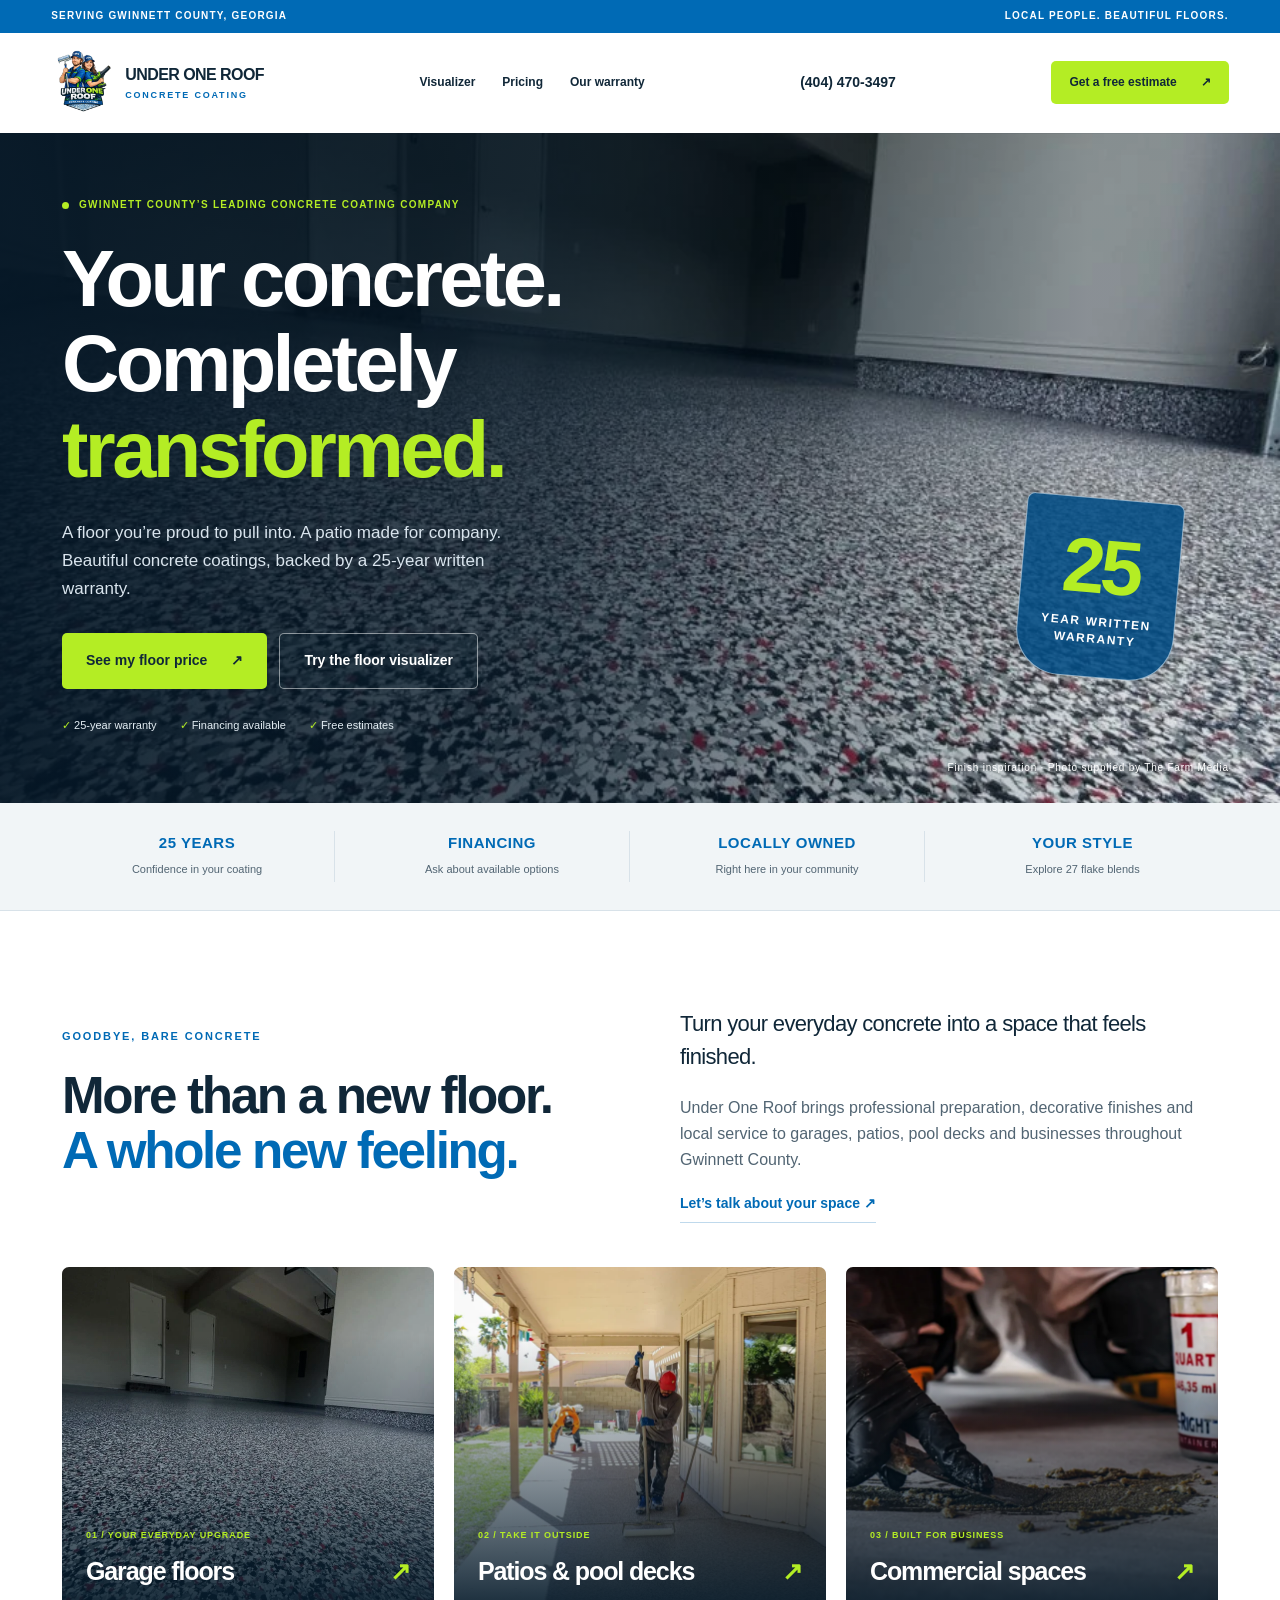
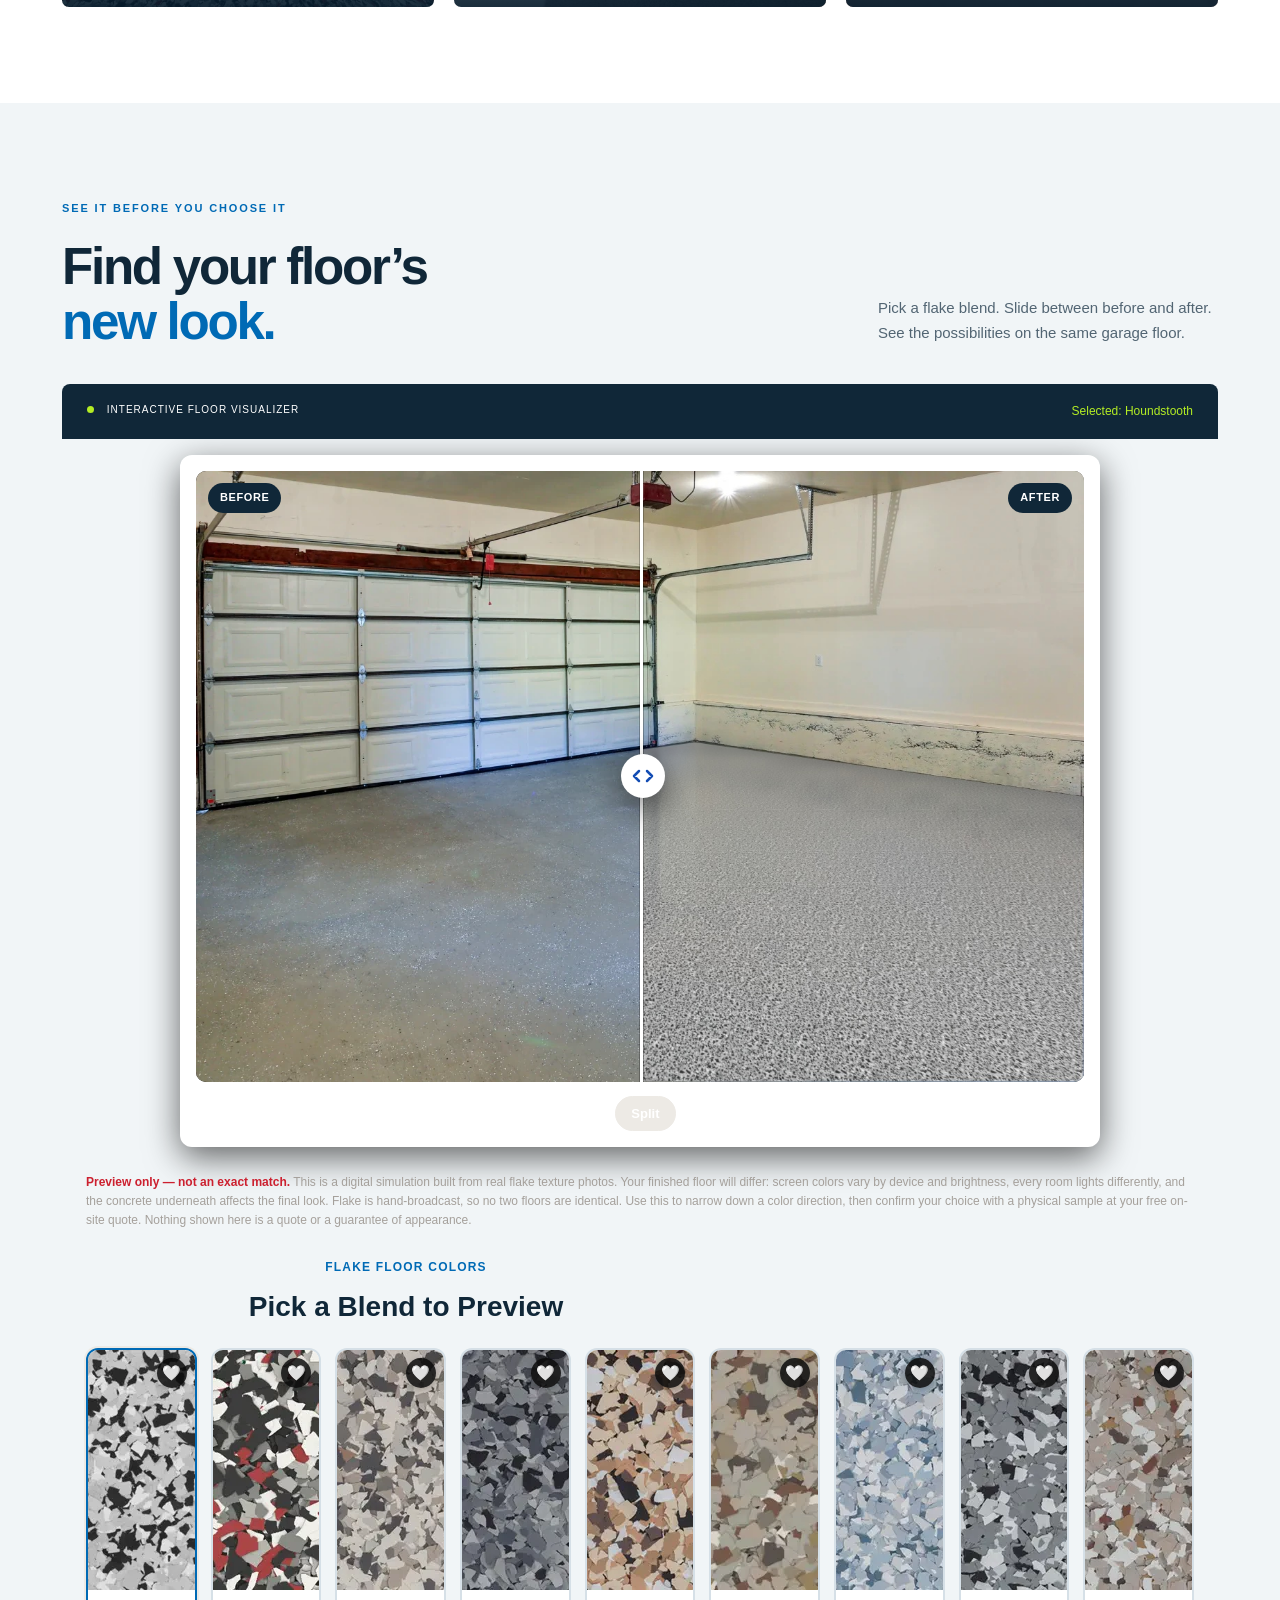
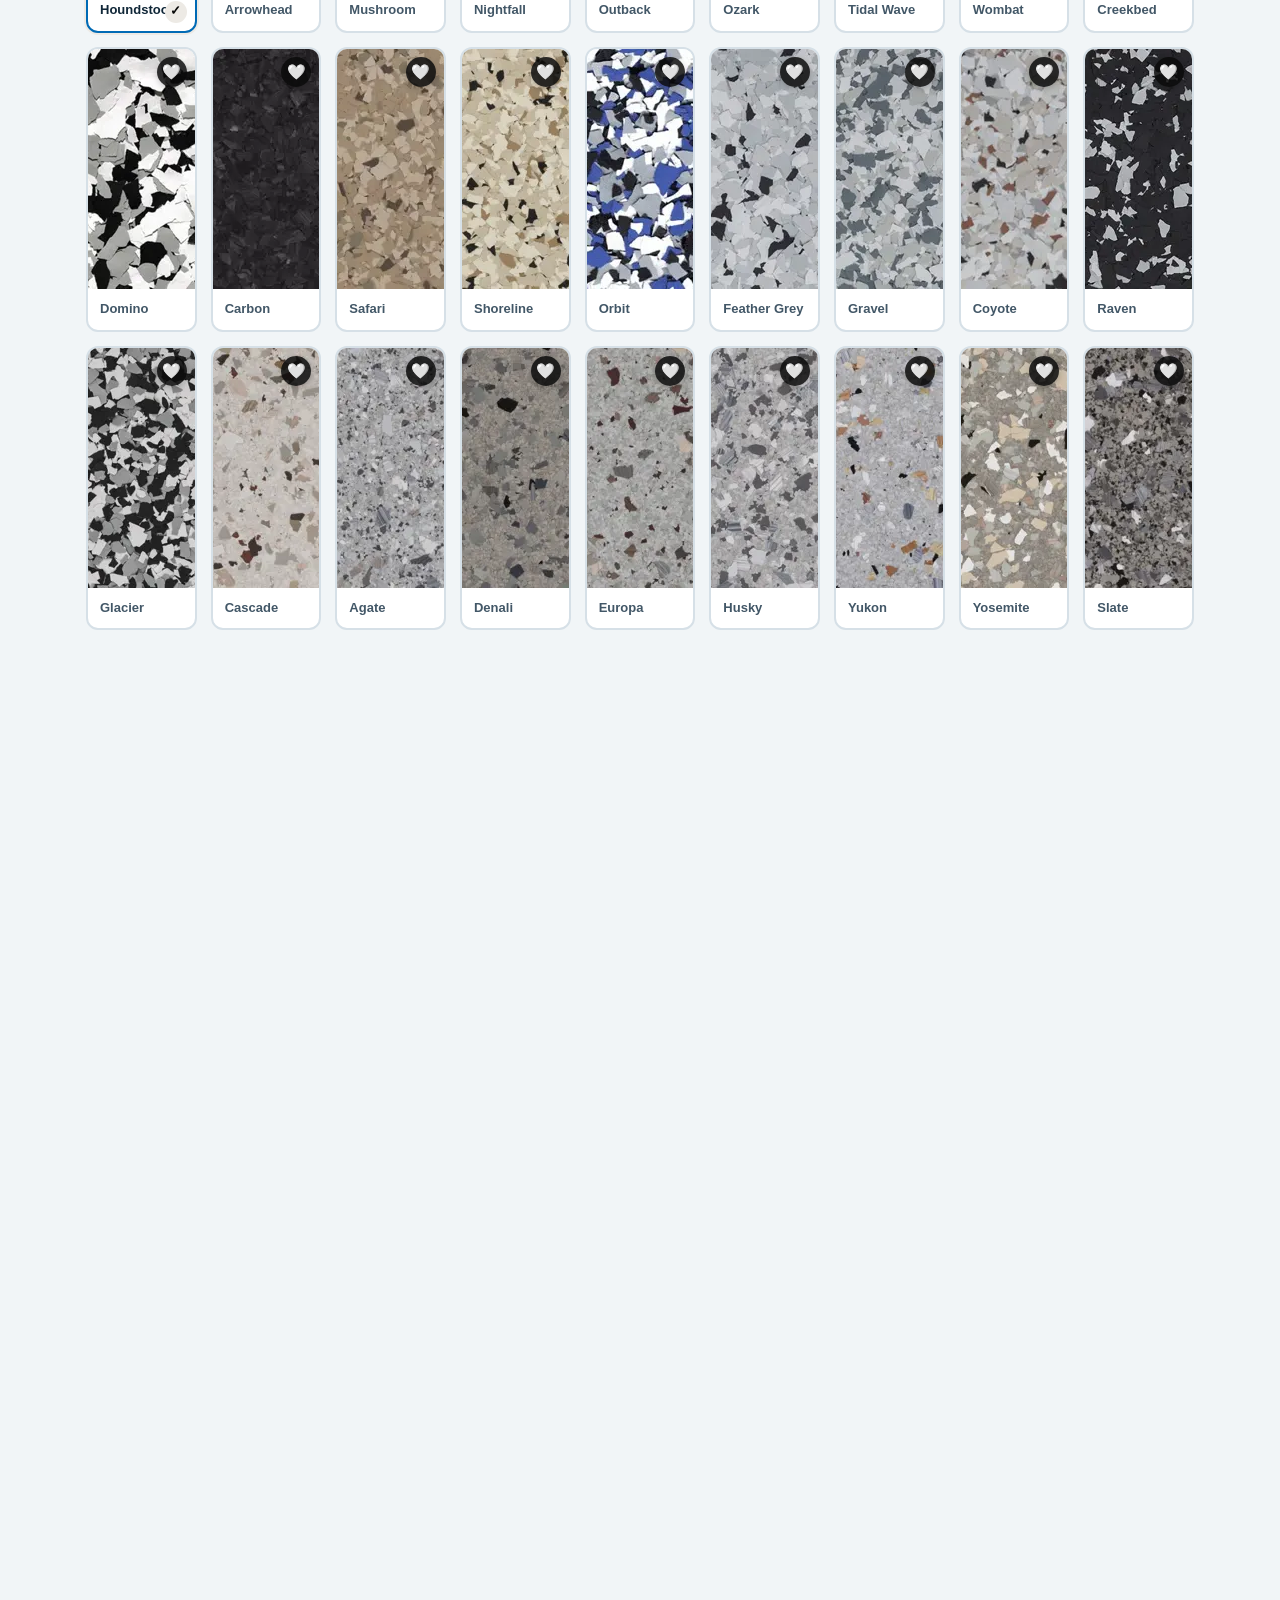
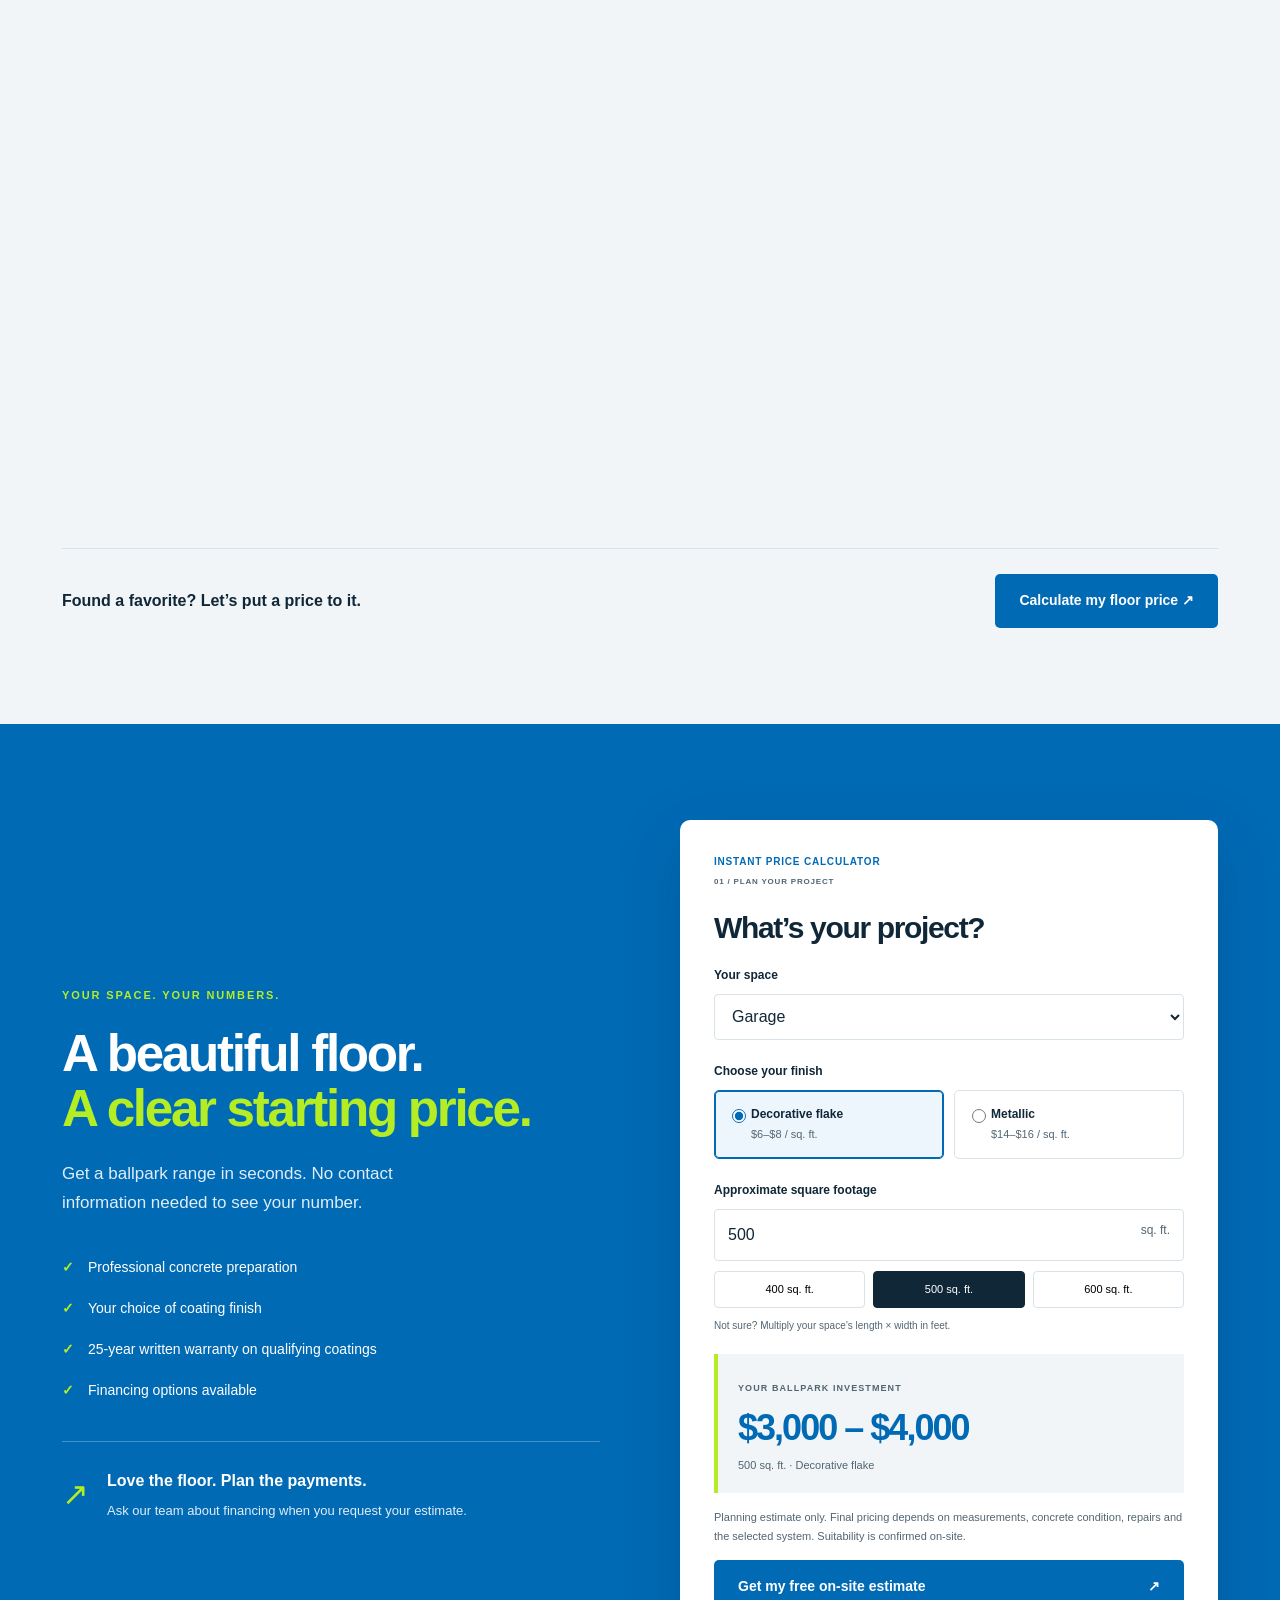
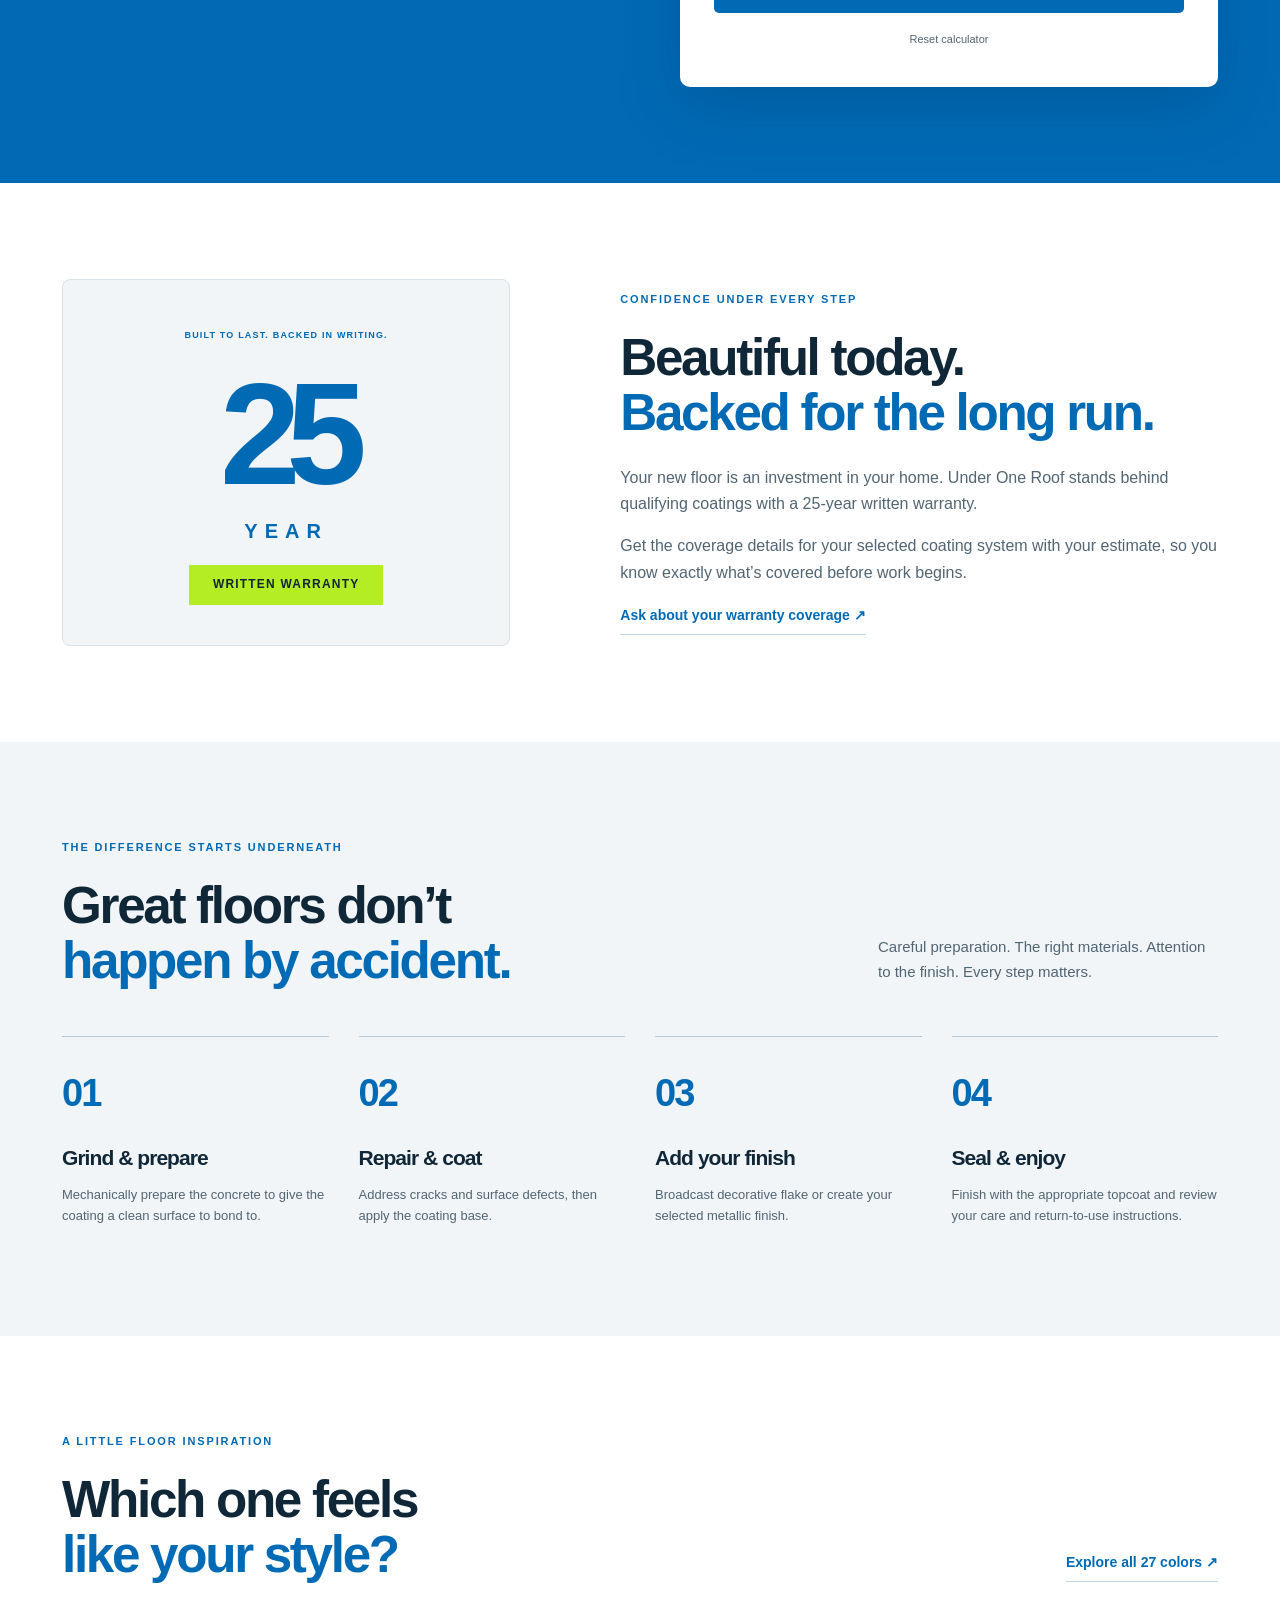
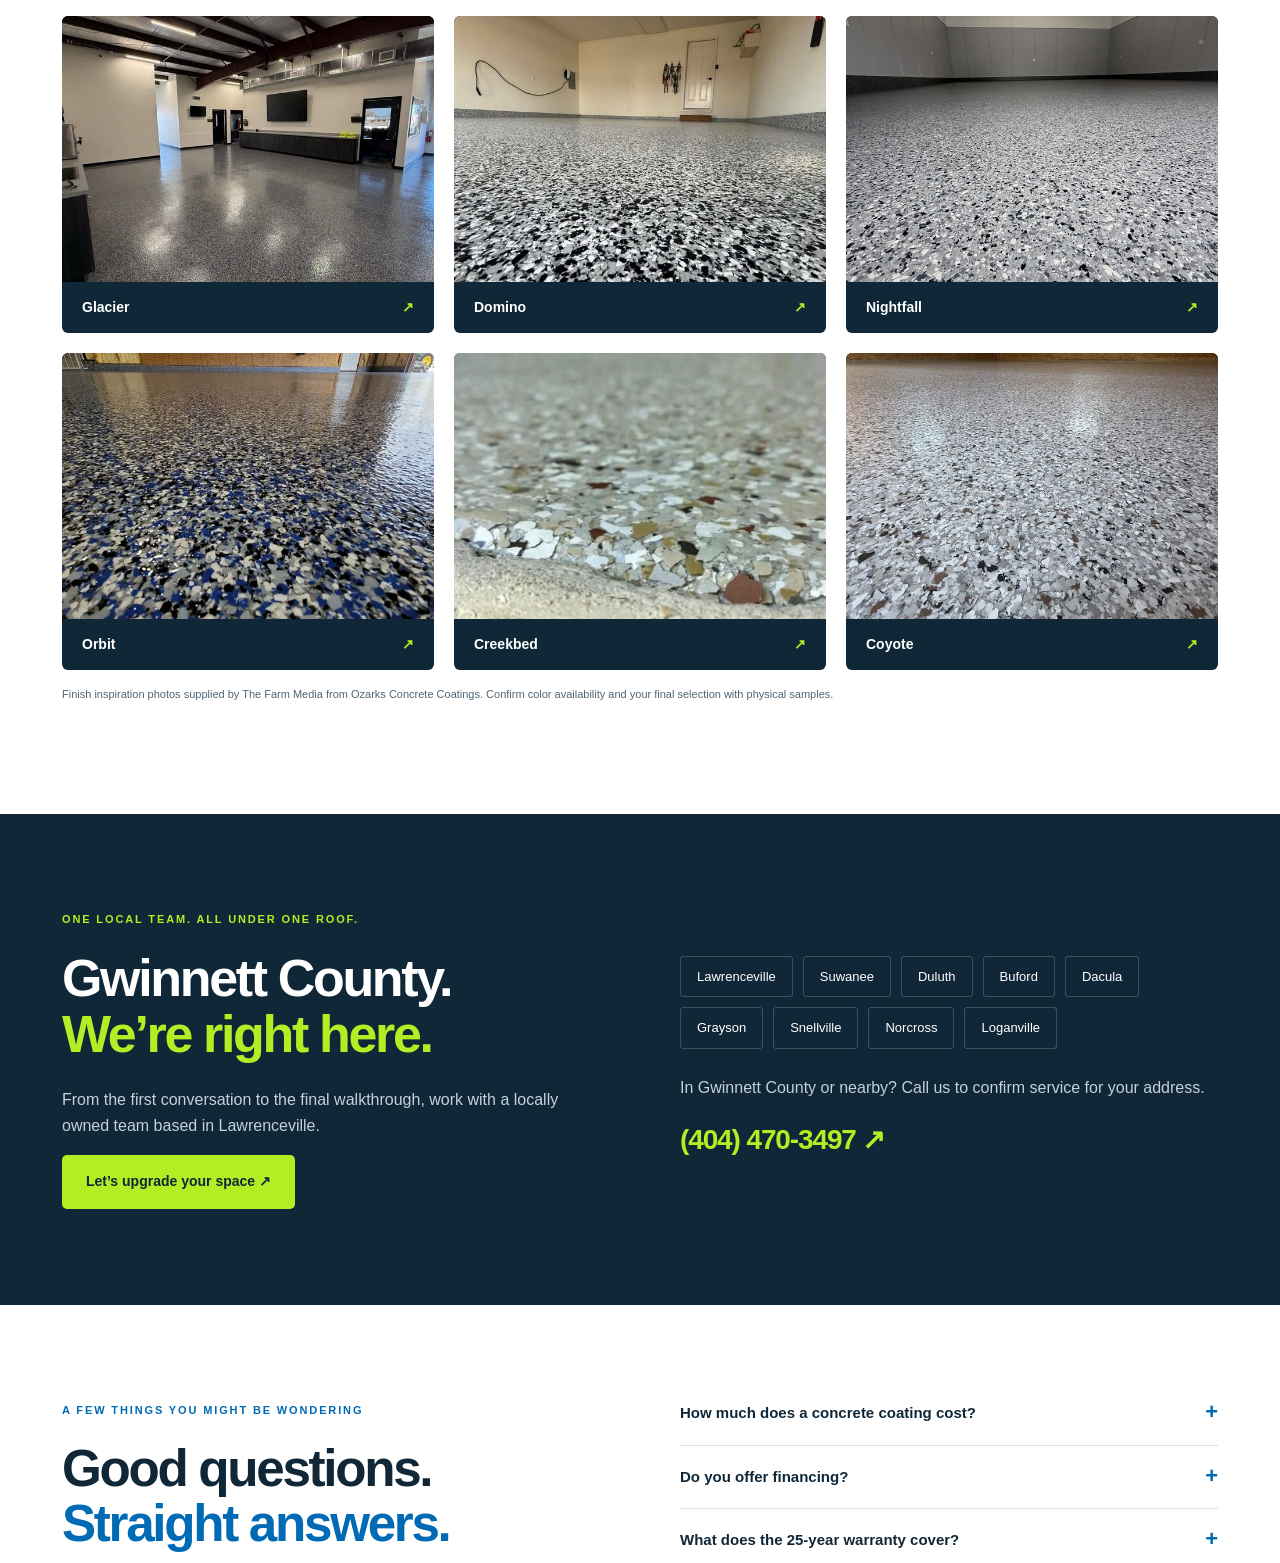
==== index.html @ 6bf6623d "Build Under One Roof sales-call demo with floor visualizer and calculator" ====
<!doctype html>
<html lang="en">
<head>
<meta charset="utf-8"><meta name="viewport" content="width=device-width,initial-scale=1">
<title>Gwinnett County Concrete Coatings | Under One Roof</title>
<meta name="description" content="Transform your garage, patio or business with Under One Roof concrete coatings in Gwinnett County. 25-year written warranty, financing available, floor visualizer and instant price calculator.">
<meta name="theme-color" content="#006ab5"><meta property="og:title" content="Your concrete. Completely transformed. | Under One Roof"><meta property="og:description" content="Gwinnett County’s leading concrete coating company. 25-year warranty. Financing available."><meta property="og:type" content="website">
<link rel="icon" href="under1roof-r.png"><link rel="stylesheet" href="styles.css"><script src="app.js" defer></script>
</head>
<body>
<a class="skip" href="#main">Skip to content</a>
<div class="topline">SERVING GWINNETT COUNTY, GEORGIA <span>LOCAL PEOPLE. BEAUTIFUL FLOORS.</span></div>
<header class="header"><a class="brand" href="#" aria-label="Under One Roof home"><img src="under1roof-r.png" alt="Under One Roof Concrete Coating" width="82" height="112"><span>UNDER ONE ROOF<small>CONCRETE COATING</small></span></a><nav aria-label="Main navigation"><a href="#visualizer">Visualizer</a><a href="#calculator">Pricing</a><a href="#warranty">Our warranty</a></nav><a class="phone" href="tel:4044703497">(404) 470-3497</a><a class="button small" href="#estimate">Get a free estimate <span>↗</span></a></header>
<main id="main">
<section class="hero"><img class="hero-photo" src="assets/hero.webp" alt="Decorative flake garage floor inspiration" fetchpriority="high"><div class="hero-shade"></div><div class="container hero-content"><div class="eyebrow light"><i></i> GWINNETT COUNTY’S LEADING CONCRETE COATING COMPANY</div><h1>Your concrete.<br>Completely<br><em>transformed.</em></h1><p>A floor you’re proud to pull into. A patio made for company. Beautiful concrete coatings, backed by a 25-year written warranty.</p><div class="actions"><a class="button" href="#calculator">See my floor price <span>↗</span></a><a class="button ghost" href="#visualizer">Try the floor visualizer</a></div><div class="hero-checks"><span>✓ 25-year warranty</span><span>✓ Financing available</span><span>✓ Free estimates</span></div></div><div class="hero-stamp"><strong>25</strong><span>YEAR WRITTEN<br>WARRANTY</span></div><div class="hero-caption">Finish inspiration · Photo supplied by The Farm Media</div></section>
<div class="trustbar"><div><strong>25 YEARS</strong><span>Confidence in your coating</span></div><div><strong>FINANCING</strong><span>Ask about available options</span></div><div><strong>LOCALLY OWNED</strong><span>Right here in your community</span></div><div><strong>YOUR STYLE</strong><span>Explore 27 flake blends</span></div></div>
<section class="section intro"><div class="container split"><div><div class="eyebrow">GOODBYE, BARE CONCRETE</div><h2>More than a new floor.<br><span>A whole new feeling.</span></h2></div><div><p class="lead">Turn your everyday concrete into a space that feels finished.</p><p>Under One Roof brings professional preparation, decorative finishes and local service to garages, patios, pool decks and businesses throughout Gwinnett County.</p><a class="text-link" href="#estimate">Let’s talk about your space ↗</a></div></div><div class="container service-grid"><a href="#calculator" class="service"><img src="assets/hero.webp" alt="Finished decorative garage coating example" loading="lazy"><div><span>01 / YOUR EVERYDAY UPGRADE</span><h3>Garage floors <b>↗</b></h3></div></a><a href="#calculator" class="service"><img src="assets/patio.webp" alt="Patio coating installation" loading="lazy"><div><span>02 / TAKE IT OUTSIDE</span><h3>Patios & pool decks <b>↗</b></h3></div></a><a href="#estimate" class="service"><img src="assets/commercial.webp" alt="Concrete surface preparation" loading="lazy"><div><span>03 / BUILT FOR BUSINESS</span><h3>Commercial spaces <b>↗</b></h3></div></a></div></section>
<section id="visualizer" class="section visualizer"><div class="container"><div class="section-top"><div><div class="eyebrow">SEE IT BEFORE YOU CHOOSE IT</div><h2>Find your floor’s<br><span>new look.</span></h2></div><p>Pick a flake blend. Slide between before and after. See the possibilities on the same garage floor.</p></div><div class="tool-top"><span><i></i> INTERACTIVE FLOOR VISUALIZER</span><span id="selected-color">Selected: Houndstooth</span></div><iframe id="floor-visualizer" src="visualizer.html" title="Under One Roof interactive floor color visualizer" loading="lazy" height="1700"></iframe><div class="tool-bottom"><p>Found a favorite? Let’s put a price to it.</p><a class="button blue" href="#calculator">Calculate my floor price ↗</a></div></div></section>
<section id="calculator" class="section calculator"><div class="container calc-grid"><div class="calc-copy"><div class="eyebrow light">YOUR SPACE. YOUR NUMBERS.</div><h2>A beautiful floor.<br><em>A clear starting price.</em></h2><p>Get a ballpark range in seconds. No contact information needed to see your number.</p><ul class="included"><li>Professional concrete preparation</li><li>Your choice of coating finish</li><li>25-year written warranty on qualifying coatings</li><li>Financing options available</li></ul><div class="finance-note"><span>↗</span><div><strong>Love the floor. Plan the payments.</strong><p>Ask our team about financing when you request your estimate.</p></div></div></div><form class="calc-card" id="calculator-form"><div class="card-kicker">INSTANT PRICE CALCULATOR <span>01 / PLAN YOUR PROJECT</span></div><h3>What’s your project?</h3><label for="project">Your space</label><select id="project" name="project"><option>Garage</option><option>Patio</option><option>Pool deck</option><option>Driveway</option><option>Commercial</option><option>Other</option></select><fieldset><legend>Choose your finish</legend><div class="finish-options"><label><input type="radio" name="finish" value="flake" checked><span><strong>Decorative flake</strong><small>$6–$8 / sq. ft.</small></span></label><label><input type="radio" name="finish" value="metallic"><span><strong>Metallic</strong><small>$14–$16 / sq. ft.</small></span></label></div></fieldset><label for="sqft">Approximate square footage</label><div class="area-input"><input id="sqft" name="sqft" type="number" min="1" max="100000" step="1" value="500" required inputmode="numeric"><span>sq. ft.</span></div><div class="presets" aria-label="Square footage presets"><button type="button" data-area="400">400 sq. ft.</button><button type="button" data-area="500" class="active">500 sq. ft.</button><button type="button" data-area="600">600 sq. ft.</button></div><p class="measure-tip">Not sure? Multiply your space’s length × width in feet.</p><div class="price-output" aria-live="polite"><span>YOUR BALLPARK INVESTMENT</span><strong id="price-range">$3,000 – $4,000</strong><p id="price-detail">500 sq. ft. · Decorative flake</p></div><p class="fineprint">Planning estimate only. Final pricing depends on measurements, concrete condition, repairs and the selected system. Suitability is confirmed on-site.</p><a class="button blue full" href="#estimate" id="use-estimate">Get my free on-site estimate <span>↗</span></a><button class="reset" type="reset">Reset calculator</button></form></div></section>
<section id="warranty" class="section warranty"><div class="container warranty-grid"><div class="warranty-mark"><span>BUILT TO LAST. BACKED IN WRITING.</span><strong>25<span>YEAR</span></strong><b>WRITTEN WARRANTY</b></div><div><div class="eyebrow">CONFIDENCE UNDER EVERY STEP</div><h2>Beautiful today.<br><span>Backed for the long run.</span></h2><p>Your new floor is an investment in your home. Under One Roof stands behind qualifying coatings with a 25-year written warranty.</p><p>Get the coverage details for your selected coating system with your estimate, so you know exactly what’s covered before work begins.</p><a class="text-link" href="#estimate">Ask about your warranty coverage ↗</a></div></div></section>
<section class="section process"><div class="container"><div class="section-top"><div><div class="eyebrow">THE DIFFERENCE STARTS UNDERNEATH</div><h2>Great floors don’t<br><span>happen by accident.</span></h2></div><p>Careful preparation. The right materials. Attention to the finish. Every step matters.</p></div><div class="process-grid"><article><span>01</span><h3>Grind & prepare</h3><p>Mechanically prepare the concrete to give the coating a clean surface to bond to.</p></article><article><span>02</span><h3>Repair & coat</h3><p>Address cracks and surface defects, then apply the coating base.</p></article><article><span>03</span><h3>Add your finish</h3><p>Broadcast decorative flake or create your selected metallic finish.</p></article><article><span>04</span><h3>Seal & enjoy</h3><p>Finish with the appropriate topcoat and review your care and return-to-use instructions.</p></article></div></div></section>
<section class="section gallery"><div class="container"><div class="section-top"><div><div class="eyebrow">A LITTLE FLOOR INSPIRATION</div><h2>Which one feels<br><span>like your style?</span></h2></div><a class="text-link" href="#visualizer">Explore all 27 colors ↗</a></div><div class="gallery-grid">
<a href="#visualizer" data-color="Glacier"><img src="assets/glacier.jpg" alt="Glacier flake coating example" loading="lazy"><span>Glacier <b>↗</b></span></a><a href="#visualizer" data-color="Domino"><img src="assets/domino.jpg" alt="Domino flake coating example" loading="lazy"><span>Domino <b>↗</b></span></a><a href="#visualizer" data-color="Nightfall"><img src="assets/nightfall.jpg" alt="Nightfall flake coating example" loading="lazy"><span>Nightfall <b>↗</b></span></a><a href="#visualizer" data-color="Orbit"><img src="assets/orbit.jpg" alt="Orbit flake coating example" loading="lazy"><span>Orbit <b>↗</b></span></a><a href="#visualizer" data-color="Creekbed"><img src="assets/creekbed.jpg" alt="Creekbed flake coating example" loading="lazy"><span>Creekbed <b>↗</b></span></a><a href="#visualizer" data-color="Coyote"><img src="assets/coyote.jpg" alt="Coyote flake coating example" loading="lazy"><span>Coyote <b>↗</b></span></a></div><p class="fineprint">Finish inspiration photos supplied by The Farm Media from Ozarks Concrete Coatings. Confirm color availability and your final selection with physical samples.</p></div></section>
<section class="section local"><div class="container split"><div><div class="eyebrow light">ONE LOCAL TEAM. ALL UNDER ONE ROOF.</div><h2>Gwinnett County.<br><em>We’re right here.</em></h2><p>From the first conversation to the final walkthrough, work with a locally owned team based in Lawrenceville.</p><a class="button" href="#estimate">Let’s upgrade your space ↗</a></div><div><div class="towns"><span>Lawrenceville</span><span>Suwanee</span><span>Duluth</span><span>Buford</span><span>Dacula</span><span>Grayson</span><span>Snellville</span><span>Norcross</span><span>Loganville</span></div><p>In Gwinnett County or nearby? Call us to confirm service for your address.</p><a class="local-phone" href="tel:4044703497">(404) 470-3497 ↗</a></div></div></section>
<section class="section faq"><div class="container split"><div><div class="eyebrow">A FEW THINGS YOU MIGHT BE WONDERING</div><h2>Good questions.<br><span>Straight answers.</span></h2></div><div class="questions"><details><summary>How much does a concrete coating cost?</summary><p>Decorative flake is estimated at $6–$8 per square foot, and metallic at $14–$16 per square foot. Use the calculator for a planning range. We confirm the final price after measuring and inspecting your concrete.</p></details><details><summary>Do you offer financing?</summary><p>Yes, financing is available. Ask our team about current options and applicable terms during your estimate. This page does not quote monthly payments or financing rates.</p></details><details><summary>What does the 25-year warranty cover?</summary><p>Qualifying coating systems include a 25-year written warranty. We’ll provide the terms, coverage and any exclusions for your project before installation.</p></details><details><summary>How long does installation take?</summary><p>Many coating projects can be completed in one day. The schedule and return-to-use time depend on the concrete, weather and chosen system. Your team will confirm both before work starts.</p></details><details><summary>Will my floor look exactly like the visualizer?</summary><p>The visualizer is a digital color preview. Lighting, screen settings and hand-applied finishes affect the final appearance. Confirm your selection with a physical sample.</p></details><details><summary>Can you coat patios and commercial spaces?</summary><p>Yes. We work on garages, patios, pool decks, driveways and commercial concrete. We’ll recommend a suitable coating after reviewing how you use the space.</p></details></div></div></section>
<section id="estimate" class="section estimate"><div class="container estimate-grid"><div><div class="eyebrow">YOUR UPGRADE STARTS HERE</div><h2>Let’s make your<br>concrete <span>the best<br>part of your space.</span></h2><p>Tell us a little about your project. We’ll help you choose a finish and arrange your free on-site estimate.</p><a class="contact-number" href="tel:4044703497">(404) 470-3497 ↗</a><p class="contact-caption">Prefer to talk it through? Give us a call.</p><img class="closing-logo" src="under1roof-r.png" alt="Under One Roof Concrete Coating" loading="lazy" width="180" height="247"></div><form id="estimate-form" name="estimate" method="dialog" class="estimate-form"><input type="hidden" name="form-name" value="estimate"><p class="honeypot"><label>Leave this empty <input name="website" tabindex="-1" autocomplete="off"></label></p><input type="hidden" name="calculated-range" id="lead-range"><input type="hidden" name="selected-color" id="lead-color" value="Houndstooth"><h3>Your free estimate</h3><p class="fineprint">Sales demo · No information is submitted.</p><p id="project-summary">500 sq. ft. · Decorative flake · $3,000 – $4,000</p><div class="form-row"><div><label for="name">Full name</label><input id="name" name="name" autocomplete="name" required></div><div><label for="phone">Phone number</label><input id="phone" name="phone" type="tel" autocomplete="tel" required></div></div><label for="email">Email address</label><input id="email" name="email" type="email" autocomplete="email" required><div class="form-row"><div><label for="zip">ZIP code</label><input id="zip" name="zip" autocomplete="postal-code" inputmode="numeric" pattern="[0-9]{5}" maxlength="5" required></div><div><label for="lead-project">Project type</label><select id="lead-project" name="project"><option>Garage</option><option>Patio</option><option>Pool deck</option><option>Driveway</option><option>Commercial</option><option>Other</option></select></div></div><label for="notes">Anything we should know? <span>(optional)</span></label><textarea id="notes" name="notes" rows="3" placeholder="Your timeline, concrete condition or questions…"></textarea><label class="checkbox"><input type="checkbox" name="financing" value="Interested"><span>I’d like to learn about financing.</span></label><p class="fineprint">By submitting, you ask Under One Roof to contact you about this project by phone or email. Your information is used to respond to your request. <a href="privacy.html">Privacy details</a>.</p><button class="button blue full" type="submit">Request my free estimate <span>↗</span></button><p id="form-status" role="status" aria-live="polite"></p></form></div></section>
</main>
<footer><div class="container"><strong>UNDER ONE ROOF <span>CONCRETE COATING</span></strong><p>585 Old Norcross Road, Suite B · Lawrenceville, GA 30046</p><div><a href="tel:4044703497">(404) 470-3497</a><a href="mailto:under1roofser@gmail.com">under1roofser@gmail.com</a><a href="privacy.html">Privacy</a></div><p>© <span id="year">2026</span> Under One Roof Services LLC.</p></div></footer>
<div class="mobile-cta"><a href="tel:4044703497">Call now</a><a href="#calculator">See my price ↗</a></div>
</body></html>
---- styles.css ----
:root{--blue:#006ab5;--deep:#004c85;--lime:#b4ed24;--ink:#102738;--muted:#526573;--light:#f1f5f7;--line:#d8e2e9;--white:#fff}*{box-sizing:border-box}html{scroll-behavior:smooth;scroll-padding-top:105px}body{margin:0;color:var(--ink);font:16px/1.65 Arial,Helvetica,sans-serif}a{color:inherit;text-decoration:none}button,input,select,textarea{font:inherit}button,a,input,select,textarea{-webkit-tap-highlight-color:transparent}button,a{touch-action:manipulation}img{max-width:100%;display:block}button{cursor:pointer}a:focus-visible,button:focus-visible,input:focus-visible,select:focus-visible,textarea:focus-visible,summary:focus-visible{outline:3px solid var(--blue);outline-offset:4px}.container{max-width:1220px;margin:auto;padding:0 32px}.section{padding:96px 0}h1,h2,h3,p{margin-top:0}h1,h2,h3{letter-spacing:-.045em;line-height:1.08}h1{font-size:clamp(52px,6.2vw,88px);font-weight:850;margin-bottom:26px}h2{font-size:clamp(36px,4vw,56px);margin-bottom:24px}h2 span{color:var(--blue)}h3{font-size:25px}em{font-style:normal;color:var(--lime)}p{color:var(--muted)}.eyebrow{font-size:11px;letter-spacing:.17em;font-weight:800;color:var(--blue);margin-bottom:22px;display:flex;align-items:center;gap:10px}.eyebrow.light{color:var(--lime)}i{display:inline-block;width:7px;height:7px;background:var(--lime);border-radius:50%}.button{display:inline-flex;align-items:center;justify-content:center;gap:24px;padding:17px 24px;background:var(--lime);color:var(--ink);border:0;border-radius:5px;font-size:14px;font-weight:750;line-height:1.4;transition:transform .18s,background .18s}.button:hover{background:#c8fa49;transform:translateY(-2px)}.button.blue{background:var(--blue);color:#fff}.button.blue:hover{background:var(--deep)}.button.ghost{border:1px solid #ffffff80;background:#10273835;color:white}.button.small{padding:13px 18px;font-size:12px}.button.full{width:100%;justify-content:space-between}.text-link{font-weight:750;color:var(--blue);font-size:14px;display:inline-block;border-bottom:1px solid #006ab540;padding-bottom:7px}.topline{background:var(--blue);color:#fff;padding:8px 4%;font-size:10px;font-weight:700;letter-spacing:.12em;display:flex;justify-content:space-between}.header{height:100px;display:flex;align-items:center;justify-content:space-between;padding:0 4%;gap:22px;background:#fff;position:sticky;top:0;z-index:30;box-shadow:0 1px 0 #10273810}.brand{display:flex;gap:10px;align-items:center;flex-shrink:0}.brand img{width:64px;height:86px;object-fit:contain}.brand>span{font-size:16px;font-weight:900;line-height:1.2;letter-spacing:-.035em}.brand small{display:block;font-size:9px;letter-spacing:.2em;margin-top:6px;color:var(--blue)}nav{display:flex;gap:27px;font-size:12px;font-weight:700}.phone{font-size:14px;font-weight:800}.hero{position:relative;min-height:670px;background:#102738;overflow:hidden;color:white;display:flex;align-items:center}.hero-photo,.hero-shade{position:absolute;inset:0;width:100%;height:100%;object-fit:cover}.hero-photo{object-position:center 57%}.hero-shade{background:linear-gradient(90deg,rgba(5,23,38,.95),rgba(5,23,38,.73) 43%,rgba(5,23,38,.12) 85%)}.hero-content{position:relative;width:100%;padding-top:64px;padding-bottom:68px}.hero-content p{max-width:460px;color:#d9e4ed;font-size:17px}.hero .eyebrow{font-size:10px;letter-spacing:.13em}.actions{display:flex;gap:12px;margin-top:30px;flex-wrap:wrap}.hero-checks{display:flex;gap:23px;color:#e3edf3;font-size:11px;margin-top:27px}.hero-checks span:first-letter{color:var(--lime)}.hero-stamp{position:absolute;right:8%;bottom:125px;width:158px;height:180px;border:1px solid #ffffff85;background:#004c85dc;border-radius:8px 8px 45px 45px;text-align:center;display:flex;flex-direction:column;align-items:center;justify-content:center;transform:rotate(5deg)}.hero-stamp strong{font-size:77px;line-height:1;color:var(--lime);letter-spacing:-.06em}.hero-stamp span{font-size:12px;font-weight:800;line-height:1.4;letter-spacing:.13em;margin-top:9px}.hero-caption{position:absolute;bottom:26px;right:4%;font-size:10px;letter-spacing:.08em;color:#fff}.trustbar{display:grid;grid-template-columns:repeat(4,1fr);padding:28px max(4%,calc((100% - 1160px)/2));background:var(--light);border-bottom:1px solid var(--line);gap:20px}.trustbar>div{border-right:1px solid var(--line);text-align:center}.trustbar>div:last-child{border:0}.trustbar strong{display:block;font-size:15px;color:var(--blue);letter-spacing:.035em}.trustbar span{font-size:11px;color:var(--muted)}.split{display:grid;grid-template-columns:1fr 1fr;gap:80px;align-items:center}.lead{font-size:22px;color:var(--ink);line-height:1.5;letter-spacing:-.03em}.service-grid{display:grid;grid-template-columns:repeat(3,1fr);gap:20px;margin-top:44px}.service{height:340px;position:relative;overflow:hidden;border-radius:7px;background:var(--ink)}.service>img{width:100%;height:100%;object-fit:cover;transition:transform .3s}.service:hover>img{transform:scale(1.04)}.service:after{content:'';position:absolute;inset:20% 0 0;background:linear-gradient(transparent,#061b2bea)}.service>div{position:absolute;left:24px;right:24px;bottom:22px;z-index:1;color:#fff}.service span{font-size:9px;font-weight:700;letter-spacing:.1em;color:var(--lime)}.service h3{margin:12px 0 0;font-size:25px;display:flex;justify-content:space-between}.service b,.gallery b{color:var(--lime)}.section-top{display:flex;align-items:end;justify-content:space-between;gap:60px;margin-bottom:34px}.section-top h2{margin-bottom:0}.section-top>p{max-width:340px;font-size:15px;margin-bottom:4px}.visualizer{background:var(--light)}.tool-top{background:var(--ink);padding:18px 25px;color:white;display:flex;justify-content:space-between;border-radius:8px 8px 0 0;font-size:10px;letter-spacing:.1em;gap:15px}.tool-top i{margin-right:9px}.tool-top>span:last-child{color:var(--lime);letter-spacing:0;font-size:12px}iframe{width:100%;border:0;display:block;background:var(--light)}.tool-bottom{display:flex;justify-content:space-between;align-items:center;gap:20px;border-top:1px solid var(--line);padding-top:25px}.tool-bottom p{margin:0;font-weight:700;color:var(--ink)}.calculator{background:var(--blue);color:#fff}.calc-grid{display:grid;grid-template-columns:1fr 1fr;gap:80px;align-items:center}.calc-copy>p{color:#e0edf8;font-size:17px;max-width:410px}.included{padding:0;list-style:none;margin:30px 0}.included li{padding:9px 0;font-size:14px}.included li:before{content:'✓';color:var(--lime);margin-right:14px;font-weight:900}.finance-note{border-top:1px solid #ffffff45;padding-top:26px;display:flex;gap:18px}.finance-note>span{font-size:32px;color:var(--lime)}.finance-note strong{font-size:16px}.finance-note p{color:#e0edf8;font-size:13px;margin:6px 0 0}.calc-card{background:white;color:var(--ink);padding:34px;border-radius:10px;box-shadow:0 20px 60px #00365e40}.card-kicker{color:var(--blue);font-size:10px;font-weight:800;letter-spacing:.08em;margin-bottom:24px}.card-kicker span{display:block;color:var(--muted);font-size:8px;margin-top:4px}.calc-card h3{font-size:30px;margin-bottom:22px}label,legend{display:block;font-size:12px;font-weight:700;margin-bottom:8px}input,select,textarea{width:100%;padding:12px 13px;border:1px solid var(--line);border-radius:4px;color:var(--ink);background:white;min-height:46px}fieldset{padding:0;border:0;margin:22px 0}legend{padding:0}.finish-options{display:grid;grid-template-columns:1fr 1fr;gap:10px}.finish-options label{margin:0;position:relative;cursor:pointer}.finish-options input{position:absolute;left:13px;top:16px;width:14px;height:14px;min-height:0;accent-color:var(--blue)}.finish-options label>span{padding:14px 10px 14px 36px;display:block;border:1px solid var(--line);border-radius:5px}.finish-options input:checked+span{border-color:var(--blue);background:#edf6fc;box-shadow:inset 0 0 0 1px var(--blue)}.finish-options strong{font-size:12px;display:block}.finish-options small{font-size:11px;font-weight:400;color:var(--muted)}.area-input{position:relative}.area-input input{padding-right:72px}.area-input>span{position:absolute;right:14px;top:12px;font-size:12px;color:var(--muted)}.presets{display:flex;gap:8px;margin-top:10px}.presets button{flex:1;font-size:11px;border:1px solid var(--line);border-radius:4px;background:white;padding:8px}.presets button.active{background:var(--ink);color:white;border-color:var(--ink)}.measure-tip{font-size:10px;margin:10px 0 20px}.price-output{background:var(--light);border-left:4px solid var(--lime);padding:19px 20px}.price-output>span{font-size:9px;font-weight:800;letter-spacing:.12em;color:var(--muted)}.price-output strong{display:block;font-size:36px;letter-spacing:-.055em;line-height:1.3;margin:5px 0;color:var(--blue)}.price-output p{font-size:11px;margin:0}.fineprint{font-size:11px;line-height:1.65;margin:15px 0}.reset{display:block;margin:12px auto 0;border:0;background:none;font-size:11px;color:var(--muted);padding:5px}.warranty-grid{display:grid;grid-template-columns:.75fr 1fr;gap:110px;align-items:center}.warranty-mark{padding:40px 20px;background:var(--light);border:1px solid var(--line);border-radius:8px;text-align:center;color:var(--blue)}.warranty-mark>span{font-size:9px;letter-spacing:.13em;font-weight:800}.warranty-mark strong{font-size:145px;letter-spacing:-.1em;line-height:1.2;display:block}.warranty-mark strong span{font-size:20px;letter-spacing:.35em;display:block;line-height:1;margin:0 0 24px}.warranty-mark b{display:inline-block;background:var(--lime);color:var(--ink);padding:10px 24px;font-size:12px;letter-spacing:.1em}.process{background:var(--light)}.process-grid{display:grid;grid-template-columns:repeat(4,1fr);gap:30px;margin-top:48px}.process-grid article{border-top:1px solid #b4c8d7;padding-top:25px}.process-grid article>span{font-size:38px;font-weight:800;color:var(--blue);letter-spacing:-.05em}.process-grid h3{font-size:21px;margin:22px 0 14px}.process-grid p{font-size:13px}.gallery-grid{display:grid;grid-template-columns:repeat(3,1fr);gap:20px}.gallery-grid a{border-radius:6px;overflow:hidden;background:var(--ink)}.gallery-grid img{aspect-ratio:1.4;object-fit:cover;width:100%;transition:transform .2s}.gallery-grid a:hover img{transform:scale(1.025)}.gallery-grid span{display:flex;justify-content:space-between;color:#fff;padding:14px 20px;font-weight:700;font-size:14px}.local{background:var(--ink);color:#fff}.local p{color:#c3d1dc}.local h2{font-size:52px}.towns{display:flex;flex-wrap:wrap;gap:10px;margin-bottom:26px}.towns span{padding:9px 16px;border:1px solid #ffffff30;border-radius:3px;font-size:13px}.local-phone{font-size:28px;font-weight:700;letter-spacing:-.04em;color:var(--lime)}.faq .split{align-items:start}.questions details{border-bottom:1px solid var(--line);padding:19px 0}.questions details:first-child{padding-top:0}.questions summary{cursor:pointer;list-style:none;font-size:15px;font-weight:700;display:flex;justify-content:space-between;gap:22px}.questions summary:after{content:'+';font-size:22px;color:var(--blue);line-height:1}.questions details[open] summary:after{content:'−'}.questions p{font-size:14px;margin:14px 0 0}.estimate{background:var(--light);border-top:1px solid var(--line)}.estimate-grid{display:grid;grid-template-columns:1fr 1fr;gap:80px}.estimate-grid>div>p{max-width:440px}.contact-number{font-size:28px;font-weight:800;color:var(--blue);letter-spacing:-.04em}.contact-caption{font-size:12px;margin-top:5px}.closing-logo{object-fit:contain;margin-top:22px;width:145px;height:200px}.estimate-form{background:white;border:1px solid var(--line);padding:32px;border-radius:9px}.estimate-form h3{font-size:28px;margin-bottom:12px}.estimate-form>p:first-of-type{font-size:12px}.estimate-form label{margin-top:14px}.estimate-form .form-row label{margin-top:14px}.form-row{display:grid;grid-template-columns:1fr 1fr;gap:15px}.form-row>div{min-width:0}.estimate-form textarea{resize:vertical}.estimate-form label span{font-weight:400;color:var(--muted)}.checkbox{display:flex;align-items:center;gap:10px!important}.checkbox input{width:16px;height:16px;min-height:0;accent-color:var(--blue)}.checkbox span{font-size:12px;color:var(--ink)!important}.fineprint a{text-decoration:underline}.honeypot{display:none}footer{background:#081c2b;color:white;padding:42px 0}footer strong{font-size:16px;letter-spacing:-.02em}footer strong span{font-size:10px;letter-spacing:.08em;margin-left:12px;color:var(--lime)}footer p{font-size:11px;color:#9dafbd;margin:12px 0}footer .container>div{display:flex;gap:22px;font-size:12px}.mobile-cta{display:none}.skip{position:fixed;left:16px;top:-100px;z-index:100;background:white;color:var(--blue);padding:12px}.skip:focus{top:10px}#form-status{font-size:13px;margin:12px 0 0}.standalone{max-width:720px;margin:60px auto;padding:30px}.standalone h1{font-size:42px}.standalone .brand{margin-bottom:40px}
@media(min-width:1500px){.hero{min-height:760px}}
@media(max-width:1100px){.header{gap:16px}nav{gap:15px}.brand>span{display:none}.calc-grid,.estimate-grid,.split{gap:44px}.hero-stamp{right:5%}.warranty-grid{gap:60px}}
@media(max-width:760px){html{scroll-padding-top:80px}.container{padding:0 22px}.section{padding:62px 0}.topline{font-size:8px;justify-content:center}.topline>span{display:none}.header{height:76px;padding:0 18px;gap:12px}.brand img{width:46px;height:67px}.header nav{display:none}.header .phone{font-size:12px;margin-left:auto}.header .button{font-size:10px;padding:12px;gap:9px}.hero{min-height:670px;align-items:flex-start}.hero-content{padding-top:52px;padding-bottom:42px}.hero-content h1{font-size:57px;max-width:420px}.hero .eyebrow{font-size:8px;max-width:300px;line-height:1.7}.hero-photo{object-position:65% center}.hero-shade{background:linear-gradient(90deg,#051726ed,#05172690),linear-gradient(0deg,#05172670,transparent)}.hero-content p{font-size:15px;max-width:330px}.hero-stamp{display:none}.hero-caption{display:none}.hero-checks{gap:12px;font-size:9px;flex-wrap:wrap}.actions{gap:10px}.actions .button{font-size:12px;padding:15px 18px}.trustbar{grid-template-columns:1fr 1fr;padding:24px 20px;gap:20px 8px}.trustbar>div:nth-child(2){border:0}.trustbar strong{font-size:12px}.trustbar span{font-size:10px}.split,.calc-grid,.estimate-grid,.warranty-grid{grid-template-columns:1fr;gap:32px}h2,.local h2{font-size:39px}.eyebrow{font-size:9px;margin-bottom:17px}.lead{font-size:20px}.service-grid{grid-template-columns:1fr;gap:15px;margin-top:30px}.service{height:275px}.section-top{display:block;margin-bottom:24px}.section-top>p{margin:20px 0 0;max-width:100%}.section-top .text-link{margin-top:20px}.tool-top{padding:14px 12px;font-size:8px;letter-spacing:.02em}.tool-top>span:last-child{font-size:9px}.tool-bottom{display:block}.tool-bottom p{font-size:14px;margin-bottom:15px}.tool-bottom .button{width:100%}.calc-card{padding:24px 20px}.price-output strong{font-size:32px}.warranty-mark{max-width:340px;width:100%;margin:auto;padding:30px}.warranty-mark strong{font-size:110px}.process-grid{grid-template-columns:1fr 1fr;gap:20px}.process-grid h3{font-size:20px}.process-grid p{font-size:12px}.gallery-grid{grid-template-columns:1fr 1fr;gap:12px}.gallery-grid span{font-size:12px;padding:11px 12px}.gallery-grid img{aspect-ratio:1}.towns span{font-size:12px;padding:7px 12px}.estimate-form{padding:24px 20px}.closing-logo{display:none}.form-row{gap:12px}.estimate-form input,.estimate-form select,.calc-card input,.calc-card select{font-size:16px}.finish-options span{min-height:73px}.finish-options strong{font-size:11px}footer{padding-bottom:95px}footer .container>div{flex-wrap:wrap;gap:10px 20px}footer strong span{display:block;margin:7px 0}.mobile-cta{position:fixed;bottom:0;left:0;right:0;display:grid;grid-template-columns:1fr 1.4fr;background:white;z-index:40;padding:9px 14px max(9px,env(safe-area-inset-bottom));box-shadow:0 -3px 20px #10273815;gap:10px}.mobile-cta a{padding:12px;text-align:center;font-size:12px;font-weight:800;border:1px solid var(--line);border-radius:4px}.mobile-cta a:last-child{background:var(--lime);border-color:var(--lime)}.standalone{margin:20px auto}.standalone h1{font-size:36px}}
@media(prefers-reduced-motion:reduce){html{scroll-behavior:auto}*{transition:none!important}}
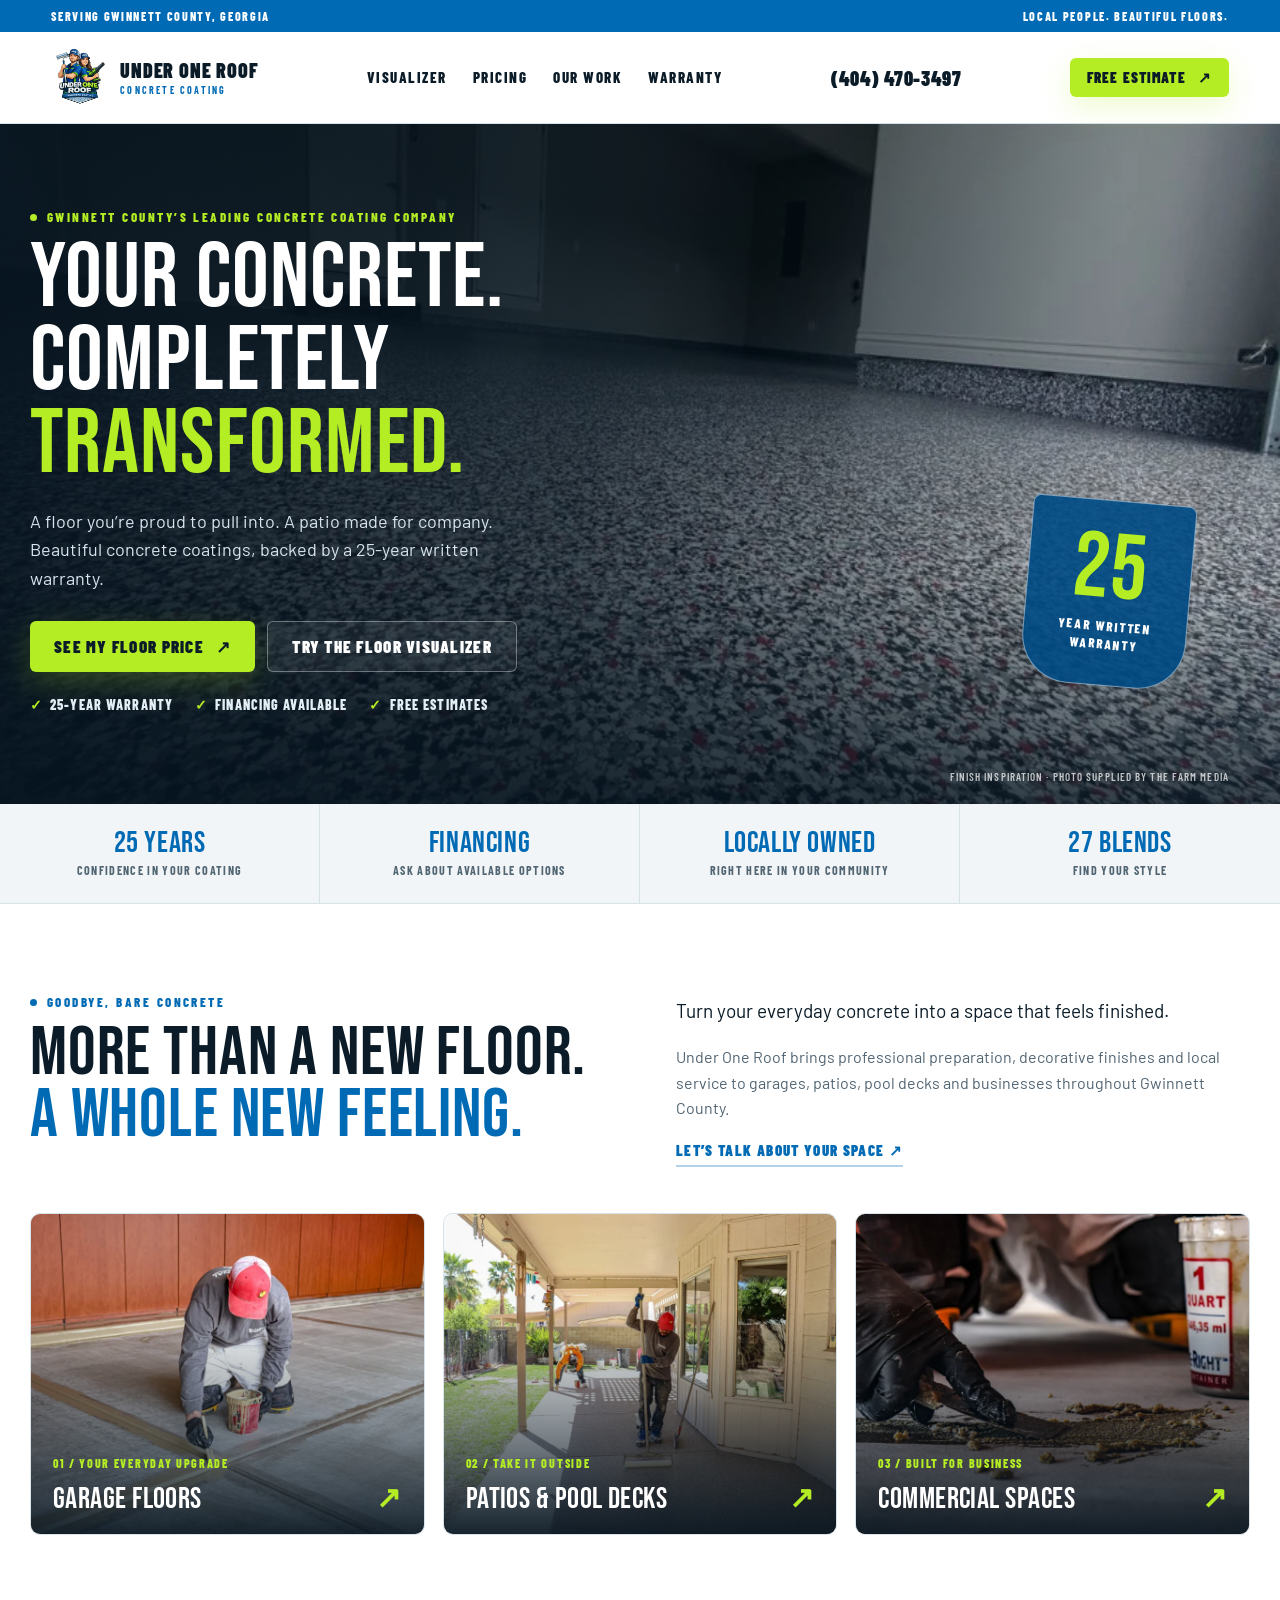
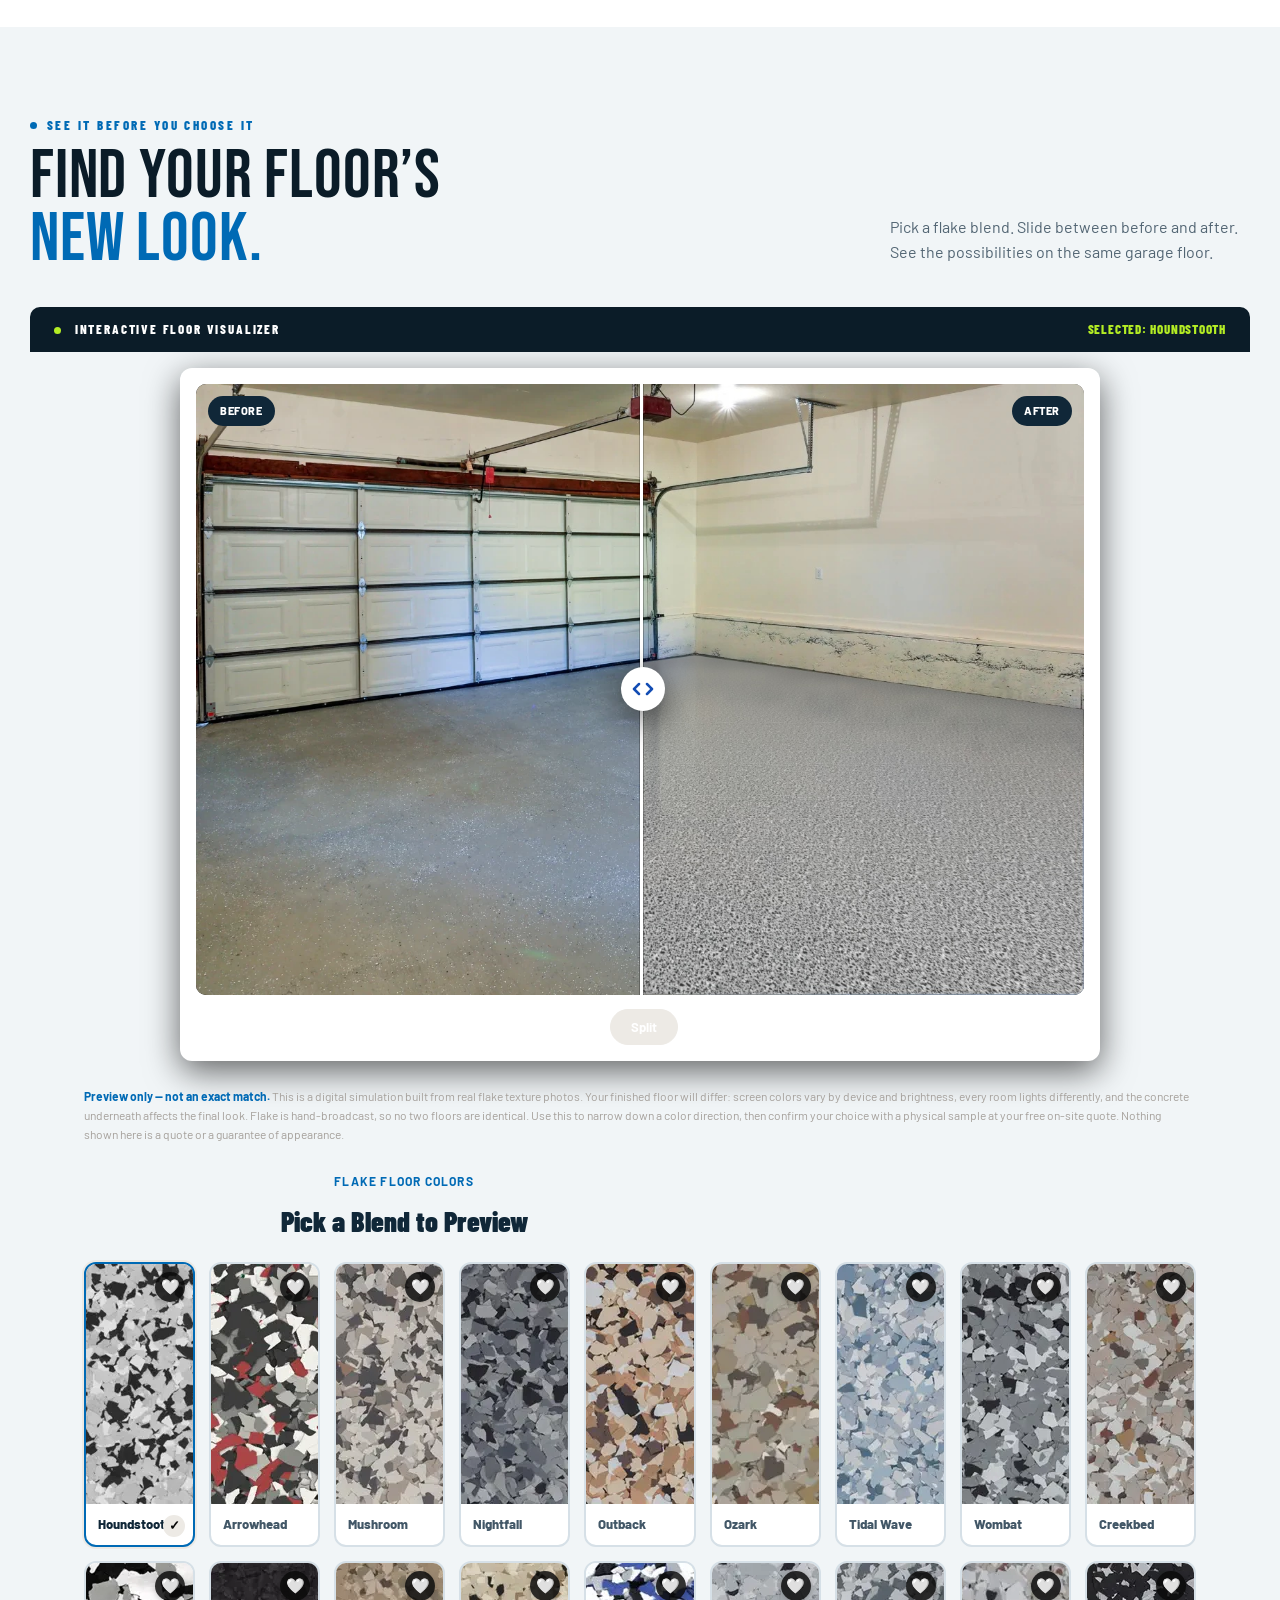
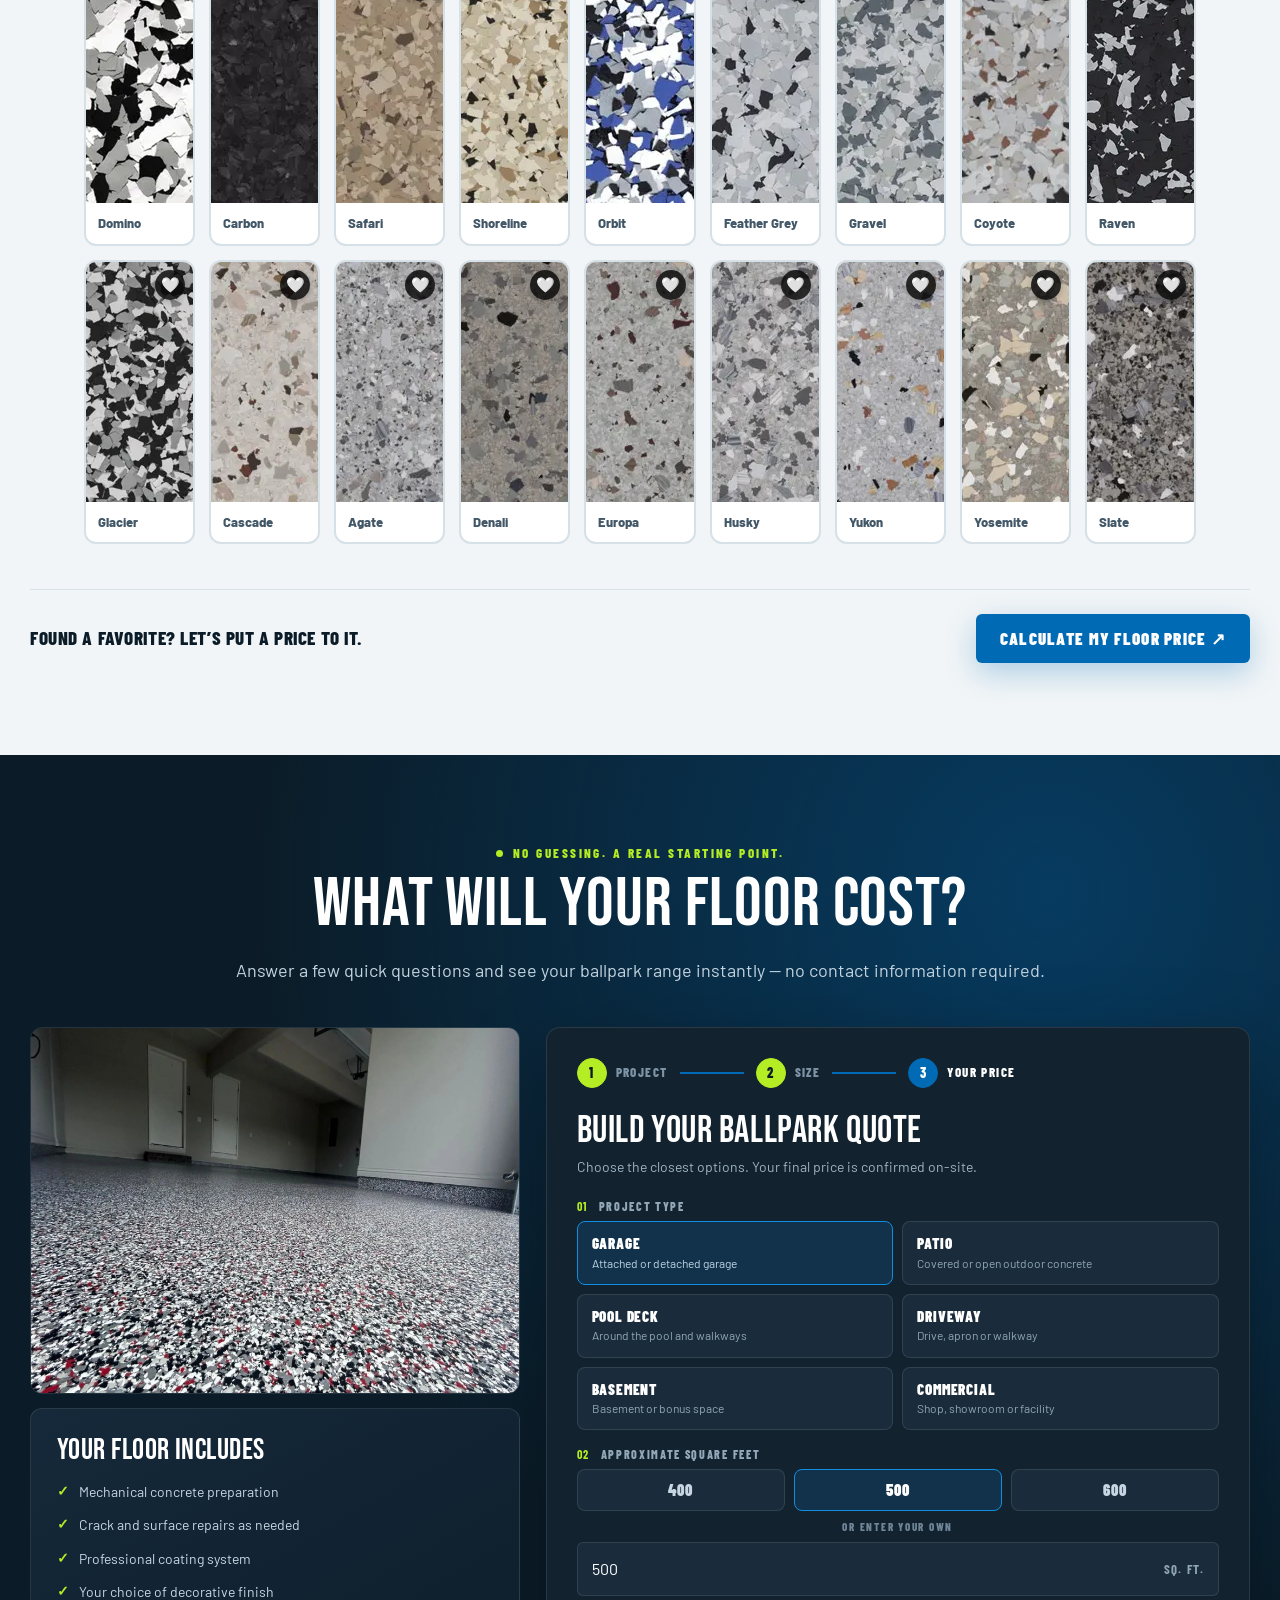
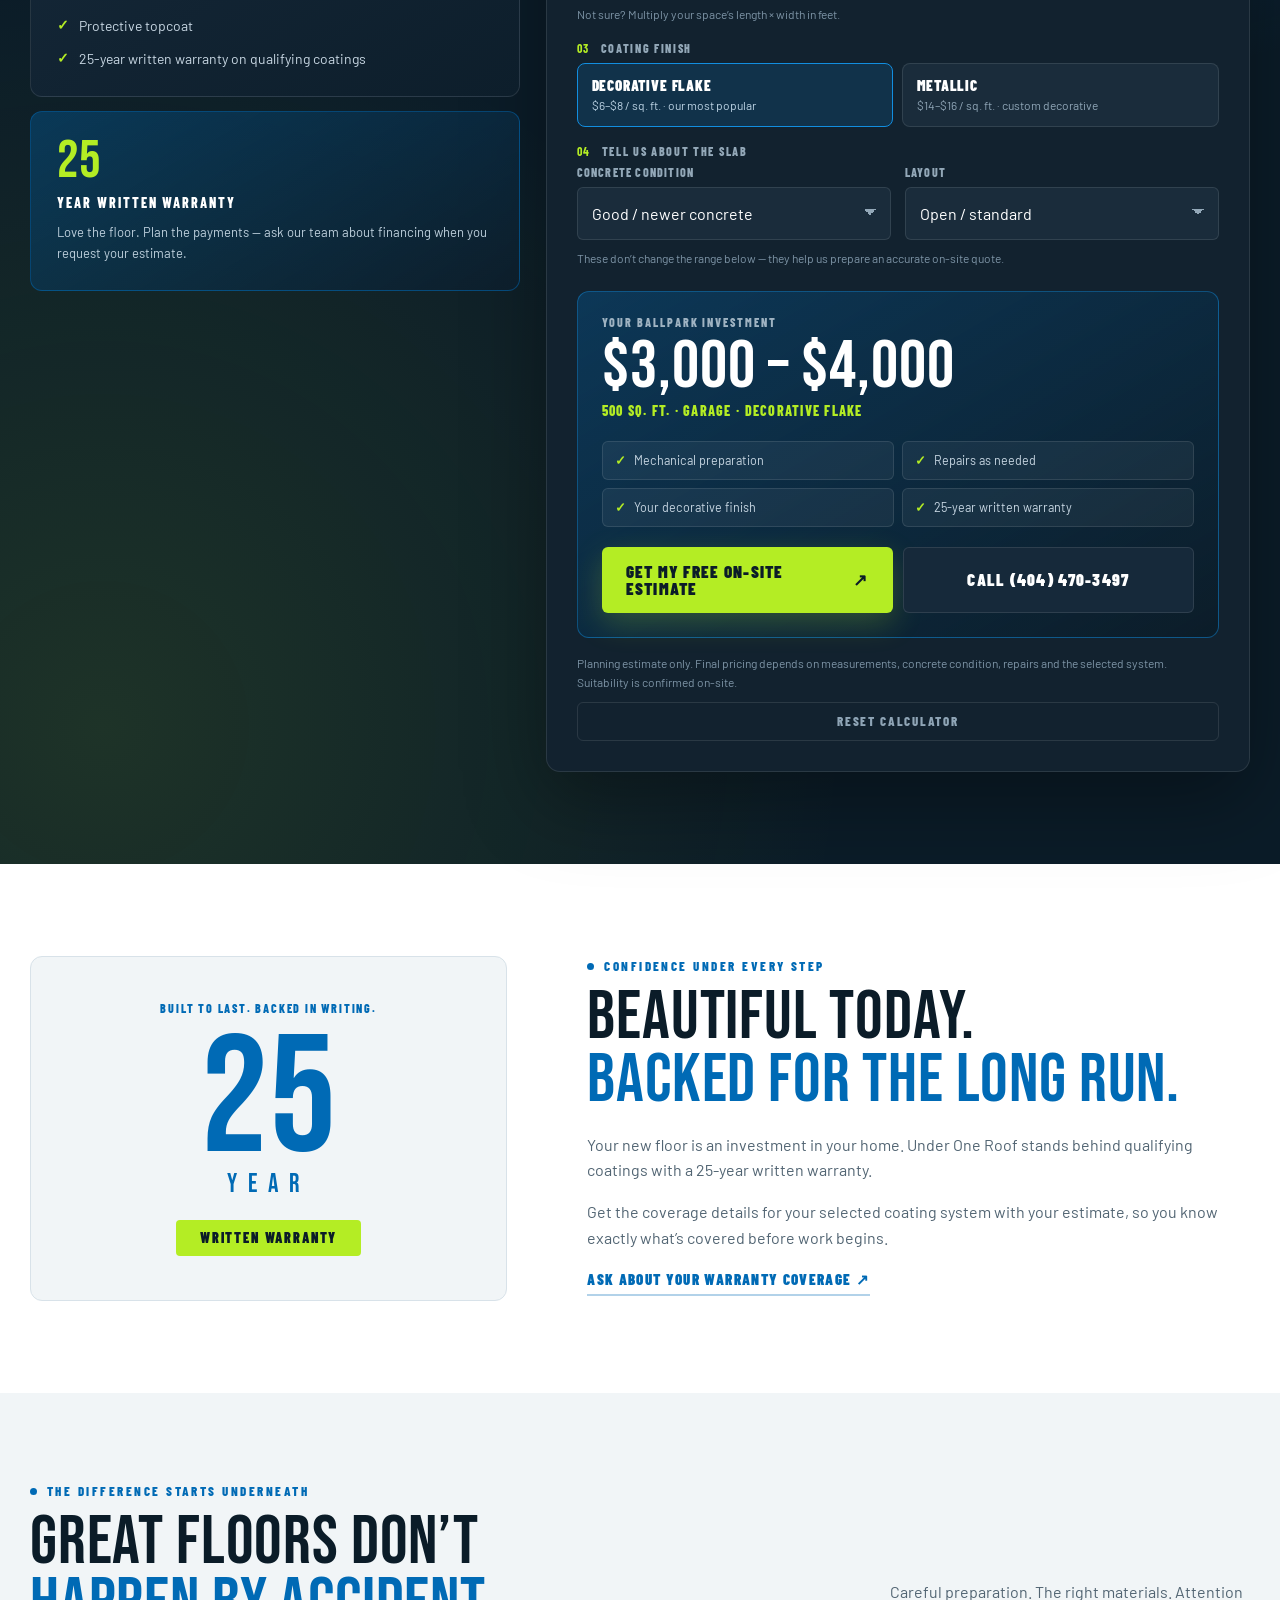
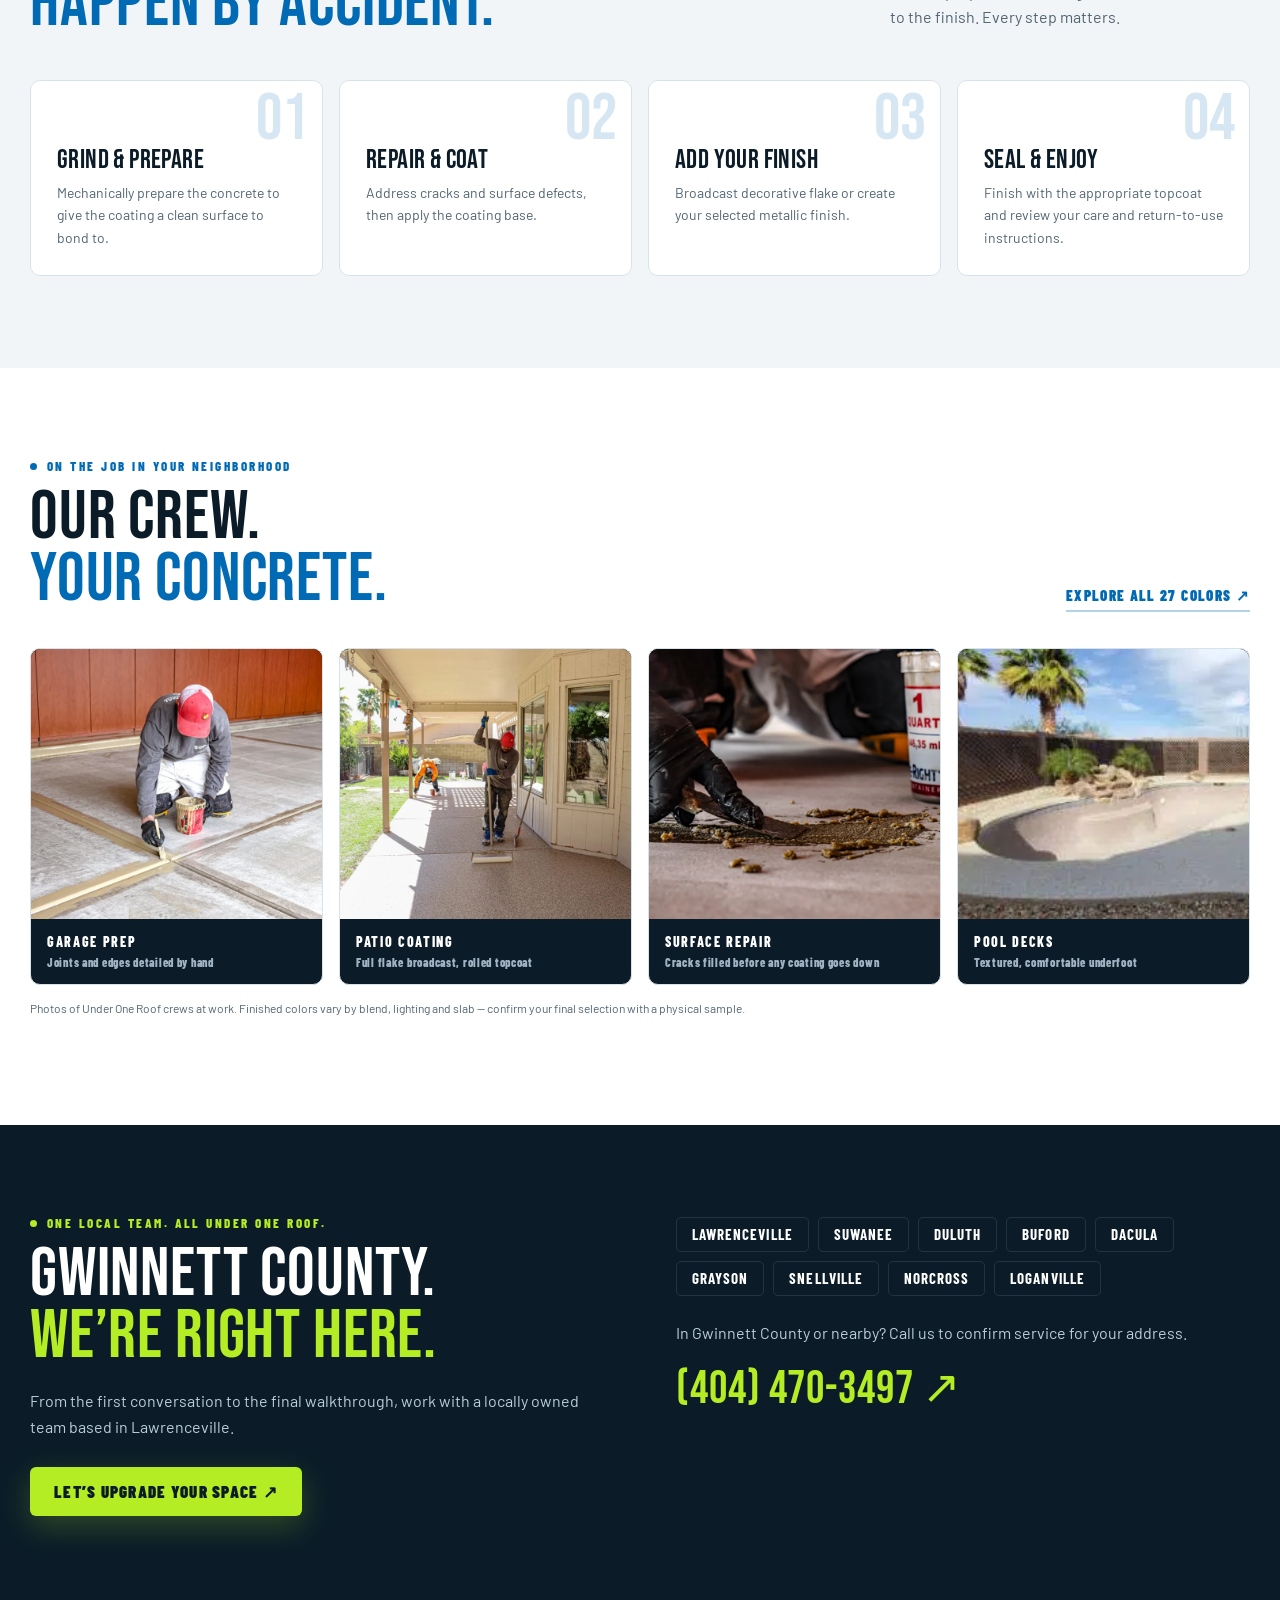
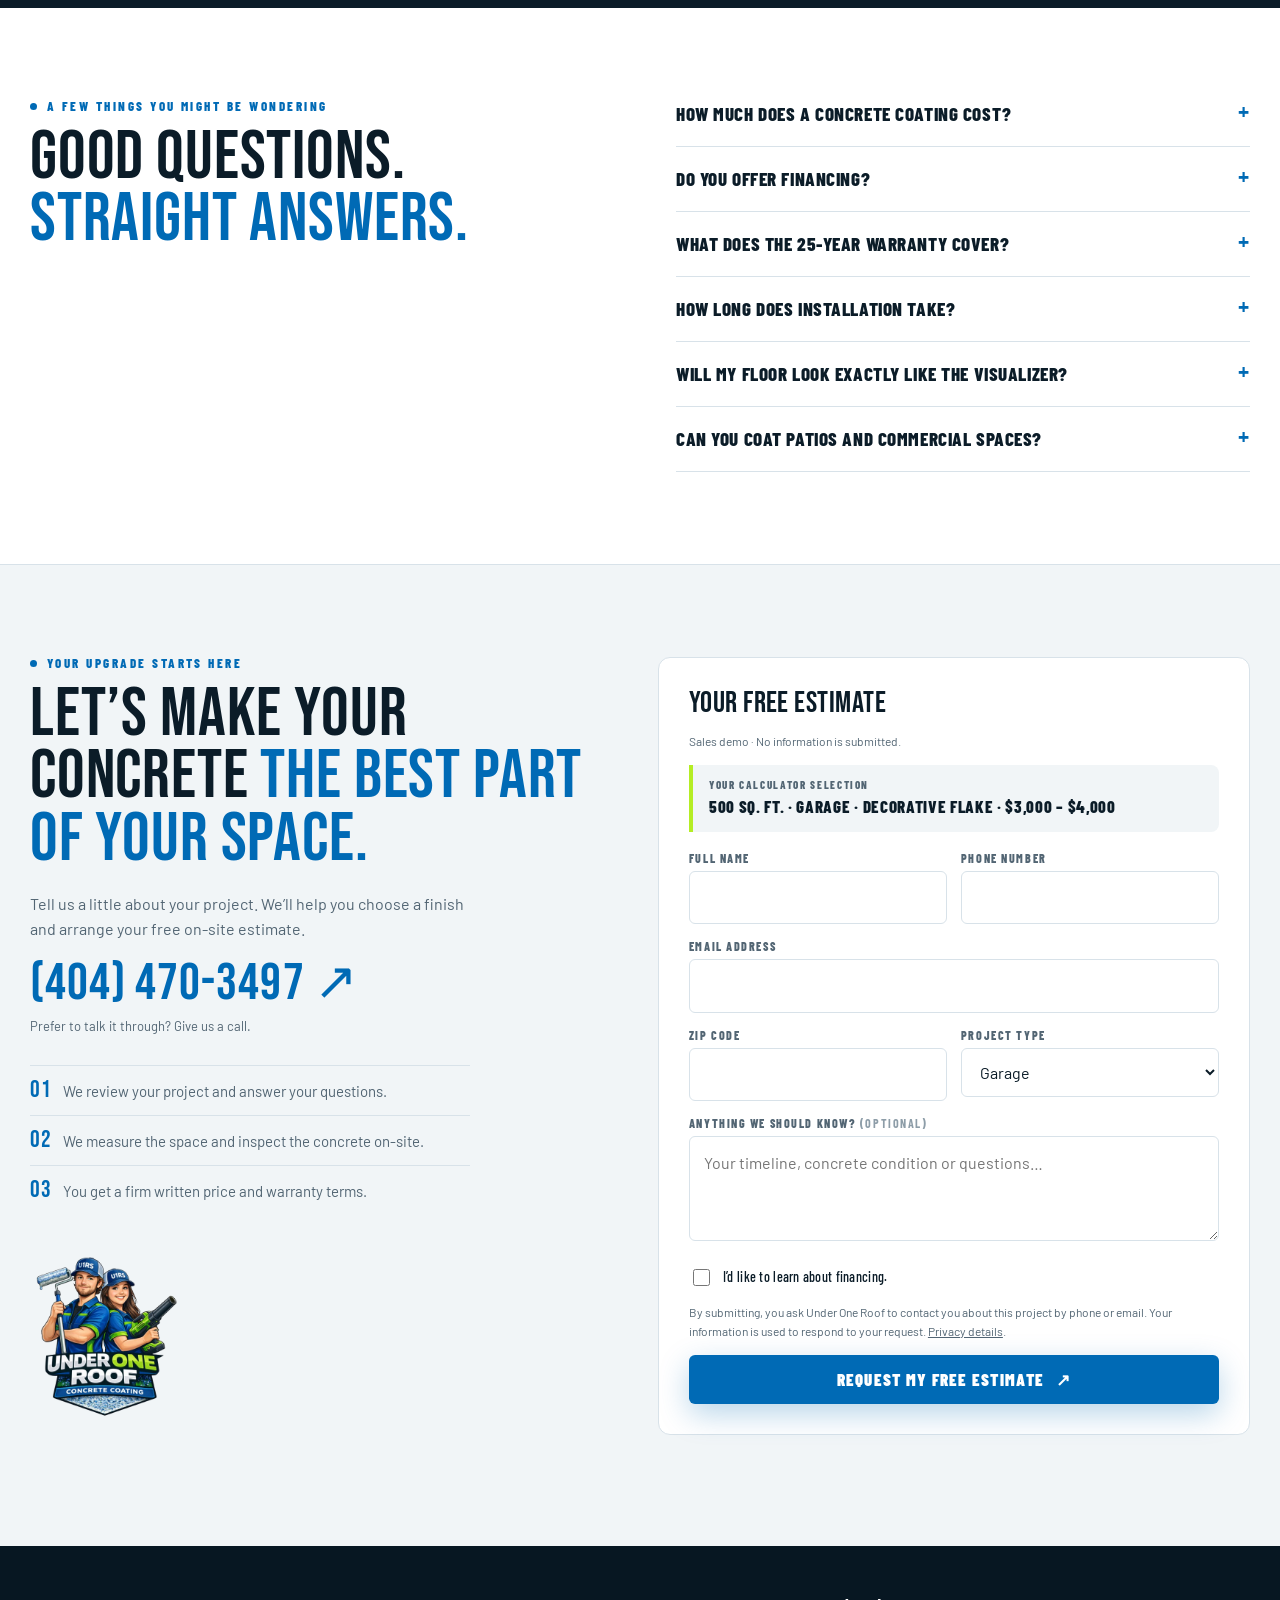
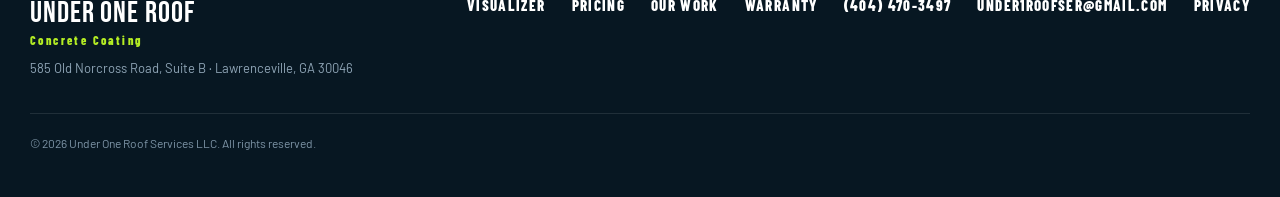
==== commit 8e2d1c57: "Rebuild calculator and sharpen the landing page design The calculator was a thin white card with two" ====
--- a/index.html
+++ b/index.html
@@ -1,30 +1,438 @@
 <!doctype html>
 <html lang="en">
 <head>
-<meta charset="utf-8"><meta name="viewport" content="width=device-width,initial-scale=1">
+<meta charset="utf-8">
+<meta name="viewport" content="width=device-width,initial-scale=1,viewport-fit=cover">
 <title>Gwinnett County Concrete Coatings | Under One Roof</title>
 <meta name="description" content="Transform your garage, patio or business with Under One Roof concrete coatings in Gwinnett County. 25-year written warranty, financing available, floor visualizer and instant price calculator.">
-<meta name="theme-color" content="#006ab5"><meta property="og:title" content="Your concrete. Completely transformed. | Under One Roof"><meta property="og:description" content="Gwinnett County’s leading concrete coating company. 25-year warranty. Financing available."><meta property="og:type" content="website">
-<link rel="icon" href="under1roof-r.png"><link rel="stylesheet" href="styles.css"><script src="app.js" defer></script>
+<meta name="theme-color" content="#006ab5">
+<meta property="og:title" content="Your concrete. Completely transformed. | Under One Roof">
+<meta property="og:description" content="Gwinnett County’s leading concrete coating company. 25-year warranty. Financing available.">
+<meta property="og:type" content="website">
+<link rel="icon" href="under1roof-r.png">
+<link rel="preconnect" href="https://fonts.googleapis.com">
+<link rel="preconnect" href="https://fonts.gstatic.com" crossorigin>
+<link rel="stylesheet" href="https://fonts.googleapis.com/css2?family=Bebas+Neue&family=Barlow+Condensed:wght@600;700;800;900&family=Barlow:wght@400;500;600;700&display=swap">
+<link rel="stylesheet" href="styles.css">
+<script src="app.js" defer></script>
 </head>
 <body>
 <a class="skip" href="#main">Skip to content</a>
-<div class="topline">SERVING GWINNETT COUNTY, GEORGIA <span>LOCAL PEOPLE. BEAUTIFUL FLOORS.</span></div>
-<header class="header"><a class="brand" href="#" aria-label="Under One Roof home"><img src="under1roof-r.png" alt="Under One Roof Concrete Coating" width="82" height="112"><span>UNDER ONE ROOF<small>CONCRETE COATING</small></span></a><nav aria-label="Main navigation"><a href="#visualizer">Visualizer</a><a href="#calculator">Pricing</a><a href="#warranty">Our warranty</a></nav><a class="phone" href="tel:4044703497">(404) 470-3497</a><a class="button small" href="#estimate">Get a free estimate <span>↗</span></a></header>
+
+<div class="topline">Serving Gwinnett County, Georgia <span>Local people. Beautiful floors.</span></div>
+
+<header class="header">
+  <a class="brand" href="#" aria-label="Under One Roof home">
+    <img src="under1roof-r.png" alt="Under One Roof Concrete Coating" width="82" height="112">
+    <span>Under One Roof<small>Concrete Coating</small></span>
+  </a>
+  <nav aria-label="Main navigation">
+    <a href="#visualizer">Visualizer</a>
+    <a href="#calculator">Pricing</a>
+    <a href="#work">Our work</a>
+    <a href="#warranty">Warranty</a>
+  </nav>
+  <a class="phone" href="tel:4044703497">(404) 470-3497</a>
+  <a class="button small" href="#estimate">Free estimate <span aria-hidden="true">↗</span></a>
+</header>
+
 <main id="main">
-<section class="hero"><img class="hero-photo" src="assets/hero.webp" alt="Decorative flake garage floor inspiration" fetchpriority="high"><div class="hero-shade"></div><div class="container hero-content"><div class="eyebrow light"><i></i> GWINNETT COUNTY’S LEADING CONCRETE COATING COMPANY</div><h1>Your concrete.<br>Completely<br><em>transformed.</em></h1><p>A floor you’re proud to pull into. A patio made for company. Beautiful concrete coatings, backed by a 25-year written warranty.</p><div class="actions"><a class="button" href="#calculator">See my floor price <span>↗</span></a><a class="button ghost" href="#visualizer">Try the floor visualizer</a></div><div class="hero-checks"><span>✓ 25-year warranty</span><span>✓ Financing available</span><span>✓ Free estimates</span></div></div><div class="hero-stamp"><strong>25</strong><span>YEAR WRITTEN<br>WARRANTY</span></div><div class="hero-caption">Finish inspiration · Photo supplied by The Farm Media</div></section>
-<div class="trustbar"><div><strong>25 YEARS</strong><span>Confidence in your coating</span></div><div><strong>FINANCING</strong><span>Ask about available options</span></div><div><strong>LOCALLY OWNED</strong><span>Right here in your community</span></div><div><strong>YOUR STYLE</strong><span>Explore 27 flake blends</span></div></div>
-<section class="section intro"><div class="container split"><div><div class="eyebrow">GOODBYE, BARE CONCRETE</div><h2>More than a new floor.<br><span>A whole new feeling.</span></h2></div><div><p class="lead">Turn your everyday concrete into a space that feels finished.</p><p>Under One Roof brings professional preparation, decorative finishes and local service to garages, patios, pool decks and businesses throughout Gwinnett County.</p><a class="text-link" href="#estimate">Let’s talk about your space ↗</a></div></div><div class="container service-grid"><a href="#calculator" class="service"><img src="assets/hero.webp" alt="Finished decorative garage coating example" loading="lazy"><div><span>01 / YOUR EVERYDAY UPGRADE</span><h3>Garage floors <b>↗</b></h3></div></a><a href="#calculator" class="service"><img src="assets/patio.webp" alt="Patio coating installation" loading="lazy"><div><span>02 / TAKE IT OUTSIDE</span><h3>Patios & pool decks <b>↗</b></h3></div></a><a href="#estimate" class="service"><img src="assets/commercial.webp" alt="Concrete surface preparation" loading="lazy"><div><span>03 / BUILT FOR BUSINESS</span><h3>Commercial spaces <b>↗</b></h3></div></a></div></section>
-<section id="visualizer" class="section visualizer"><div class="container"><div class="section-top"><div><div class="eyebrow">SEE IT BEFORE YOU CHOOSE IT</div><h2>Find your floor’s<br><span>new look.</span></h2></div><p>Pick a flake blend. Slide between before and after. See the possibilities on the same garage floor.</p></div><div class="tool-top"><span><i></i> INTERACTIVE FLOOR VISUALIZER</span><span id="selected-color">Selected: Houndstooth</span></div><iframe id="floor-visualizer" src="visualizer.html" title="Under One Roof interactive floor color visualizer" loading="lazy" height="1700"></iframe><div class="tool-bottom"><p>Found a favorite? Let’s put a price to it.</p><a class="button blue" href="#calculator">Calculate my floor price ↗</a></div></div></section>
-<section id="calculator" class="section calculator"><div class="container calc-grid"><div class="calc-copy"><div class="eyebrow light">YOUR SPACE. YOUR NUMBERS.</div><h2>A beautiful floor.<br><em>A clear starting price.</em></h2><p>Get a ballpark range in seconds. No contact information needed to see your number.</p><ul class="included"><li>Professional concrete preparation</li><li>Your choice of coating finish</li><li>25-year written warranty on qualifying coatings</li><li>Financing options available</li></ul><div class="finance-note"><span>↗</span><div><strong>Love the floor. Plan the payments.</strong><p>Ask our team about financing when you request your estimate.</p></div></div></div><form class="calc-card" id="calculator-form"><div class="card-kicker">INSTANT PRICE CALCULATOR <span>01 / PLAN YOUR PROJECT</span></div><h3>What’s your project?</h3><label for="project">Your space</label><select id="project" name="project"><option>Garage</option><option>Patio</option><option>Pool deck</option><option>Driveway</option><option>Commercial</option><option>Other</option></select><fieldset><legend>Choose your finish</legend><div class="finish-options"><label><input type="radio" name="finish" value="flake" checked><span><strong>Decorative flake</strong><small>$6–$8 / sq. ft.</small></span></label><label><input type="radio" name="finish" value="metallic"><span><strong>Metallic</strong><small>$14–$16 / sq. ft.</small></span></label></div></fieldset><label for="sqft">Approximate square footage</label><div class="area-input"><input id="sqft" name="sqft" type="number" min="1" max="100000" step="1" value="500" required inputmode="numeric"><span>sq. ft.</span></div><div class="presets" aria-label="Square footage presets"><button type="button" data-area="400">400 sq. ft.</button><button type="button" data-area="500" class="active">500 sq. ft.</button><button type="button" data-area="600">600 sq. ft.</button></div><p class="measure-tip">Not sure? Multiply your space’s length × width in feet.</p><div class="price-output" aria-live="polite"><span>YOUR BALLPARK INVESTMENT</span><strong id="price-range">$3,000 – $4,000</strong><p id="price-detail">500 sq. ft. · Decorative flake</p></div><p class="fineprint">Planning estimate only. Final pricing depends on measurements, concrete condition, repairs and the selected system. Suitability is confirmed on-site.</p><a class="button blue full" href="#estimate" id="use-estimate">Get my free on-site estimate <span>↗</span></a><button class="reset" type="reset">Reset calculator</button></form></div></section>
-<section id="warranty" class="section warranty"><div class="container warranty-grid"><div class="warranty-mark"><span>BUILT TO LAST. BACKED IN WRITING.</span><strong>25<span>YEAR</span></strong><b>WRITTEN WARRANTY</b></div><div><div class="eyebrow">CONFIDENCE UNDER EVERY STEP</div><h2>Beautiful today.<br><span>Backed for the long run.</span></h2><p>Your new floor is an investment in your home. Under One Roof stands behind qualifying coatings with a 25-year written warranty.</p><p>Get the coverage details for your selected coating system with your estimate, so you know exactly what’s covered before work begins.</p><a class="text-link" href="#estimate">Ask about your warranty coverage ↗</a></div></div></section>
-<section class="section process"><div class="container"><div class="section-top"><div><div class="eyebrow">THE DIFFERENCE STARTS UNDERNEATH</div><h2>Great floors don’t<br><span>happen by accident.</span></h2></div><p>Careful preparation. The right materials. Attention to the finish. Every step matters.</p></div><div class="process-grid"><article><span>01</span><h3>Grind & prepare</h3><p>Mechanically prepare the concrete to give the coating a clean surface to bond to.</p></article><article><span>02</span><h3>Repair & coat</h3><p>Address cracks and surface defects, then apply the coating base.</p></article><article><span>03</span><h3>Add your finish</h3><p>Broadcast decorative flake or create your selected metallic finish.</p></article><article><span>04</span><h3>Seal & enjoy</h3><p>Finish with the appropriate topcoat and review your care and return-to-use instructions.</p></article></div></div></section>
-<section class="section gallery"><div class="container"><div class="section-top"><div><div class="eyebrow">A LITTLE FLOOR INSPIRATION</div><h2>Which one feels<br><span>like your style?</span></h2></div><a class="text-link" href="#visualizer">Explore all 27 colors ↗</a></div><div class="gallery-grid">
-<a href="#visualizer" data-color="Glacier"><img src="assets/glacier.jpg" alt="Glacier flake coating example" loading="lazy"><span>Glacier <b>↗</b></span></a><a href="#visualizer" data-color="Domino"><img src="assets/domino.jpg" alt="Domino flake coating example" loading="lazy"><span>Domino <b>↗</b></span></a><a href="#visualizer" data-color="Nightfall"><img src="assets/nightfall.jpg" alt="Nightfall flake coating example" loading="lazy"><span>Nightfall <b>↗</b></span></a><a href="#visualizer" data-color="Orbit"><img src="assets/orbit.jpg" alt="Orbit flake coating example" loading="lazy"><span>Orbit <b>↗</b></span></a><a href="#visualizer" data-color="Creekbed"><img src="assets/creekbed.jpg" alt="Creekbed flake coating example" loading="lazy"><span>Creekbed <b>↗</b></span></a><a href="#visualizer" data-color="Coyote"><img src="assets/coyote.jpg" alt="Coyote flake coating example" loading="lazy"><span>Coyote <b>↗</b></span></a></div><p class="fineprint">Finish inspiration photos supplied by The Farm Media from Ozarks Concrete Coatings. Confirm color availability and your final selection with physical samples.</p></div></section>
-<section class="section local"><div class="container split"><div><div class="eyebrow light">ONE LOCAL TEAM. ALL UNDER ONE ROOF.</div><h2>Gwinnett County.<br><em>We’re right here.</em></h2><p>From the first conversation to the final walkthrough, work with a locally owned team based in Lawrenceville.</p><a class="button" href="#estimate">Let’s upgrade your space ↗</a></div><div><div class="towns"><span>Lawrenceville</span><span>Suwanee</span><span>Duluth</span><span>Buford</span><span>Dacula</span><span>Grayson</span><span>Snellville</span><span>Norcross</span><span>Loganville</span></div><p>In Gwinnett County or nearby? Call us to confirm service for your address.</p><a class="local-phone" href="tel:4044703497">(404) 470-3497 ↗</a></div></div></section>
-<section class="section faq"><div class="container split"><div><div class="eyebrow">A FEW THINGS YOU MIGHT BE WONDERING</div><h2>Good questions.<br><span>Straight answers.</span></h2></div><div class="questions"><details><summary>How much does a concrete coating cost?</summary><p>Decorative flake is estimated at $6–$8 per square foot, and metallic at $14–$16 per square foot. Use the calculator for a planning range. We confirm the final price after measuring and inspecting your concrete.</p></details><details><summary>Do you offer financing?</summary><p>Yes, financing is available. Ask our team about current options and applicable terms during your estimate. This page does not quote monthly payments or financing rates.</p></details><details><summary>What does the 25-year warranty cover?</summary><p>Qualifying coating systems include a 25-year written warranty. We’ll provide the terms, coverage and any exclusions for your project before installation.</p></details><details><summary>How long does installation take?</summary><p>Many coating projects can be completed in one day. The schedule and return-to-use time depend on the concrete, weather and chosen system. Your team will confirm both before work starts.</p></details><details><summary>Will my floor look exactly like the visualizer?</summary><p>The visualizer is a digital color preview. Lighting, screen settings and hand-applied finishes affect the final appearance. Confirm your selection with a physical sample.</p></details><details><summary>Can you coat patios and commercial spaces?</summary><p>Yes. We work on garages, patios, pool decks, driveways and commercial concrete. We’ll recommend a suitable coating after reviewing how you use the space.</p></details></div></div></section>
-<section id="estimate" class="section estimate"><div class="container estimate-grid"><div><div class="eyebrow">YOUR UPGRADE STARTS HERE</div><h2>Let’s make your<br>concrete <span>the best<br>part of your space.</span></h2><p>Tell us a little about your project. We’ll help you choose a finish and arrange your free on-site estimate.</p><a class="contact-number" href="tel:4044703497">(404) 470-3497 ↗</a><p class="contact-caption">Prefer to talk it through? Give us a call.</p><img class="closing-logo" src="under1roof-r.png" alt="Under One Roof Concrete Coating" loading="lazy" width="180" height="247"></div><form id="estimate-form" name="estimate" method="dialog" class="estimate-form"><input type="hidden" name="form-name" value="estimate"><p class="honeypot"><label>Leave this empty <input name="website" tabindex="-1" autocomplete="off"></label></p><input type="hidden" name="calculated-range" id="lead-range"><input type="hidden" name="selected-color" id="lead-color" value="Houndstooth"><h3>Your free estimate</h3><p class="fineprint">Sales demo · No information is submitted.</p><p id="project-summary">500 sq. ft. · Decorative flake · $3,000 – $4,000</p><div class="form-row"><div><label for="name">Full name</label><input id="name" name="name" autocomplete="name" required></div><div><label for="phone">Phone number</label><input id="phone" name="phone" type="tel" autocomplete="tel" required></div></div><label for="email">Email address</label><input id="email" name="email" type="email" autocomplete="email" required><div class="form-row"><div><label for="zip">ZIP code</label><input id="zip" name="zip" autocomplete="postal-code" inputmode="numeric" pattern="[0-9]{5}" maxlength="5" required></div><div><label for="lead-project">Project type</label><select id="lead-project" name="project"><option>Garage</option><option>Patio</option><option>Pool deck</option><option>Driveway</option><option>Commercial</option><option>Other</option></select></div></div><label for="notes">Anything we should know? <span>(optional)</span></label><textarea id="notes" name="notes" rows="3" placeholder="Your timeline, concrete condition or questions…"></textarea><label class="checkbox"><input type="checkbox" name="financing" value="Interested"><span>I’d like to learn about financing.</span></label><p class="fineprint">By submitting, you ask Under One Roof to contact you about this project by phone or email. Your information is used to respond to your request. <a href="privacy.html">Privacy details</a>.</p><button class="button blue full" type="submit">Request my free estimate <span>↗</span></button><p id="form-status" role="status" aria-live="polite"></p></form></div></section>
+
+<!-- hero -->
+<section class="hero">
+  <img class="hero-photo" src="assets/hero.webp" alt="Decorative flake garage floor" fetchpriority="high">
+  <div class="hero-shade"></div>
+  <div class="container hero-content">
+    <div class="eyebrow light"><i></i> Gwinnett County’s leading concrete coating company</div>
+    <h1>Your concrete.<br>Completely<br><em>transformed.</em></h1>
+    <p>A floor you’re proud to pull into. A patio made for company. Beautiful concrete coatings, backed by a 25-year written warranty.</p>
+    <div class="actions">
+      <a class="button" href="#calculator">See my floor price <span aria-hidden="true">↗</span></a>
+      <a class="button ghost" href="#visualizer">Try the floor visualizer</a>
+    </div>
+    <div class="hero-checks">
+      <span><b>✓</b>25-year warranty</span>
+      <span><b>✓</b>Financing available</span>
+      <span><b>✓</b>Free estimates</span>
+    </div>
+  </div>
+  <div class="hero-stamp"><strong>25</strong><span>Year written<br>warranty</span></div>
+  <div class="hero-caption">Finish inspiration · Photo supplied by The Farm Media</div>
+</section>
+
+<div class="trustbar">
+  <div><strong>25 Years</strong><span>Confidence in your coating</span></div>
+  <div><strong>Financing</strong><span>Ask about available options</span></div>
+  <div><strong>Locally Owned</strong><span>Right here in your community</span></div>
+  <div><strong>27 Blends</strong><span>Find your style</span></div>
+</div>
+
+<!-- intro + services -->
+<section class="section intro">
+  <div class="container split">
+    <div>
+      <div class="eyebrow"><i></i> Goodbye, bare concrete</div>
+      <h2>More than a new floor.<br><span>A whole new feeling.</span></h2>
+    </div>
+    <div>
+      <p class="lead">Turn your everyday concrete into a space that feels finished.</p>
+      <p>Under One Roof brings professional preparation, decorative finishes and local service to garages, patios, pool decks and businesses throughout Gwinnett County.</p>
+      <a class="text-link" href="#estimate">Let’s talk about your space ↗</a>
+    </div>
+  </div>
+  <div class="container service-grid">
+    <a class="service" href="#calculator">
+      <img src="assets/garage.webp" alt="Under One Roof crew preparing a garage floor" loading="lazy">
+      <div><span>01 / Your everyday upgrade</span><h3>Garage floors <b aria-hidden="true">↗</b></h3></div>
+    </a>
+    <a class="service" href="#calculator">
+      <img src="assets/patio.webp" alt="Under One Roof crew coating a patio" loading="lazy">
+      <div><span>02 / Take it outside</span><h3>Patios &amp; pool decks <b aria-hidden="true">↗</b></h3></div>
+    </a>
+    <a class="service" href="#estimate">
+      <img src="assets/commercial.webp" alt="Under One Roof crew repairing concrete before coating" loading="lazy">
+      <div><span>03 / Built for business</span><h3>Commercial spaces <b aria-hidden="true">↗</b></h3></div>
+    </a>
+  </div>
+</section>
+
+<!-- visualizer -->
+<section id="visualizer" class="section visualizer">
+  <div class="container">
+    <div class="section-top">
+      <div>
+        <div class="eyebrow"><i></i> See it before you choose it</div>
+        <h2>Find your floor’s<br><span>new look.</span></h2>
+      </div>
+      <p>Pick a flake blend. Slide between before and after. See the possibilities on the same garage floor.</p>
+    </div>
+    <div class="tool-top">
+      <span><i></i> Interactive floor visualizer</span>
+      <span id="selected-color">Selected: Houndstooth</span>
+    </div>
+    <iframe id="floor-visualizer" src="visualizer.html" title="Under One Roof interactive floor color visualizer" loading="lazy" height="1700"></iframe>
+    <div class="tool-bottom">
+      <p>Found a favorite? Let’s put a price to it.</p>
+      <a class="button blue" href="#calculator">Calculate my floor price ↗</a>
+    </div>
+  </div>
+</section>
+
+<!-- calculator -->
+<section id="calculator" class="section calculator">
+  <div class="container">
+    <div class="calc-head">
+      <div class="eyebrow light"><i></i> No guessing. A real starting point.</div>
+      <h2>What will your floor cost?</h2>
+      <p>Answer a few quick questions and see your ballpark range instantly — no contact information required.</p>
+    </div>
+
+    <div class="calc-shell">
+      <aside class="calc-side">
+        <img class="side-photo" src="assets/hero.webp" alt="Finished decorative flake floor" loading="lazy">
+        <div class="sidecard">
+          <h3>Your floor includes</h3>
+          <ul>
+            <li>Mechanical concrete preparation</li>
+            <li>Crack and surface repairs as needed</li>
+            <li>Professional coating system</li>
+            <li>Your choice of decorative finish</li>
+            <li>Protective topcoat</li>
+            <li>25-year written warranty on qualifying coatings</li>
+          </ul>
+        </div>
+        <div class="sidecard accent">
+          <strong>25</strong>
+          <b>Year written warranty</b>
+          <p>Love the floor. Plan the payments — ask our team about financing when you request your estimate.</p>
+        </div>
+      </aside>
+
+      <form class="calc-panel" id="calculator-form" novalidate>
+        <div class="steps" aria-hidden="true">
+          <div class="step on" id="step1"><span class="stepnum">1</span>Project</div>
+          <div class="connector" id="conn1"></div>
+          <div class="step" id="step2"><span class="stepnum">2</span>Size</div>
+          <div class="connector" id="conn2"></div>
+          <div class="step" id="step3"><span class="stepnum">3</span>Your price</div>
+        </div>
+
+        <h3>Build your ballpark quote</h3>
+        <p class="sub">Choose the closest options. Your final price is confirmed on-site.</p>
+
+        <div class="fg">
+          <span class="label" id="lbl-project"><b>01</b> Project type</span>
+          <div class="optgrid compact" role="group" aria-labelledby="lbl-project">
+            <button class="opt on" type="button" data-group="project" data-val="Garage" aria-pressed="true"><strong>Garage</strong><small>Attached or detached garage</small></button>
+            <button class="opt" type="button" data-group="project" data-val="Patio" aria-pressed="false"><strong>Patio</strong><small>Covered or open outdoor concrete</small></button>
+            <button class="opt" type="button" data-group="project" data-val="Pool deck" aria-pressed="false"><strong>Pool deck</strong><small>Around the pool and walkways</small></button>
+            <button class="opt" type="button" data-group="project" data-val="Driveway" aria-pressed="false"><strong>Driveway</strong><small>Drive, apron or walkway</small></button>
+            <button class="opt" type="button" data-group="project" data-val="Basement" aria-pressed="false"><strong>Basement</strong><small>Basement or bonus space</small></button>
+            <button class="opt" type="button" data-group="project" data-val="Commercial" aria-pressed="false"><strong>Commercial</strong><small>Shop, showroom or facility</small></button>
+          </div>
+        </div>
+
+        <div class="fg">
+          <span class="label" id="lbl-size"><b>02</b> Approximate square feet</span>
+          <div class="sqbtns" role="group" aria-labelledby="lbl-size">
+            <button class="sqbtn" type="button" data-area="400" aria-pressed="false">400</button>
+            <button class="sqbtn on" type="button" data-area="500" aria-pressed="true">500</button>
+            <button class="sqbtn" type="button" data-area="600" aria-pressed="false">600</button>
+          </div>
+          <div class="or">or enter your own</div>
+          <div class="area-input">
+            <label class="label" for="sqft" style="position:absolute;left:-9999px">Approximate square feet</label>
+            <input id="sqft" name="sqft" type="number" inputmode="numeric" min="1" max="100000" step="1" value="500" placeholder="Example: 650">
+            <span>sq. ft.</span>
+          </div>
+          <p class="hint">Not sure? Multiply your space’s length × width in feet.</p>
+        </div>
+
+        <div class="fg">
+          <span class="label" id="lbl-finish"><b>03</b> Coating finish</span>
+          <div class="optgrid" role="group" aria-labelledby="lbl-finish">
+            <button class="opt on" type="button" data-group="finish" data-val="flake" aria-pressed="true"><strong>Decorative flake</strong><small>$6–$8 / sq. ft. · our most popular</small></button>
+            <button class="opt" type="button" data-group="finish" data-val="metallic" aria-pressed="false"><strong>Metallic</strong><small>$14–$16 / sq. ft. · custom decorative</small></button>
+          </div>
+        </div>
+
+        <div class="fg">
+          <span class="label"><b>04</b> Tell us about the slab</span>
+          <div class="frow">
+            <div>
+              <label class="label" for="condition" style="letter-spacing:.1em">Concrete condition</label>
+              <select id="condition" name="condition">
+                <option value="Good / newer concrete">Good / newer concrete</option>
+                <option value="Some cracks / normal wear">Some cracks / normal wear</option>
+                <option value="Rough / needs repairs">Rough / needs repairs</option>
+                <option value="Not sure">Not sure</option>
+              </select>
+            </div>
+            <div>
+              <label class="label" for="layout" style="letter-spacing:.1em">Layout</label>
+              <select id="layout" name="layout">
+                <option value="Open / standard">Open / standard</option>
+                <option value="Some edges and obstacles">Some edges and obstacles</option>
+                <option value="Tight / detailed layout">Tight / detailed layout</option>
+              </select>
+            </div>
+          </div>
+          <p class="hint">These don’t change the range below — they help us prepare an accurate on-site quote.</p>
+        </div>
+
+        <div class="result" id="result" aria-live="polite">
+          <div class="kicker">Your ballpark investment</div>
+          <strong id="price-range">$3,000 – $4,000</strong>
+          <p class="detail" id="price-detail">500 sq. ft. · Garage · Decorative flake</p>
+          <div class="includes">
+            <div>Mechanical preparation</div>
+            <div>Repairs as needed</div>
+            <div>Your decorative finish</div>
+            <div>25-year written warranty</div>
+          </div>
+          <div class="result-actions">
+            <a class="button full" href="#estimate" id="use-estimate">Get my free on-site estimate <span aria-hidden="true">↗</span></a>
+            <a class="button dark full" href="tel:4044703497">Call (404) 470-3497</a>
+          </div>
+        </div>
+
+        <p class="fineprint">Planning estimate only. Final pricing depends on measurements, concrete condition, repairs and the selected system. Suitability is confirmed on-site.</p>
+        <button class="reset" type="reset">Reset calculator</button>
+      </form>
+    </div>
+  </div>
+</section>
+
+<!-- warranty -->
+<section id="warranty" class="section warranty">
+  <div class="container warranty-grid">
+    <div class="warranty-mark">
+      <span>Built to last. Backed in writing.</span>
+      <strong>25<span>Year</span></strong>
+      <b>Written warranty</b>
+    </div>
+    <div>
+      <div class="eyebrow"><i></i> Confidence under every step</div>
+      <h2>Beautiful today.<br><span>Backed for the long run.</span></h2>
+      <p>Your new floor is an investment in your home. Under One Roof stands behind qualifying coatings with a 25-year written warranty.</p>
+      <p>Get the coverage details for your selected coating system with your estimate, so you know exactly what’s covered before work begins.</p>
+      <a class="text-link" href="#estimate">Ask about your warranty coverage ↗</a>
+    </div>
+  </div>
+</section>
+
+<!-- process -->
+<section class="section process">
+  <div class="container">
+    <div class="section-top">
+      <div>
+        <div class="eyebrow"><i></i> The difference starts underneath</div>
+        <h2>Great floors don’t<br><span>happen by accident.</span></h2>
+      </div>
+      <p>Careful preparation. The right materials. Attention to the finish. Every step matters.</p>
+    </div>
+    <div class="process-grid">
+      <article><span>01</span><h3>Grind &amp; prepare</h3><p>Mechanically prepare the concrete to give the coating a clean surface to bond to.</p></article>
+      <article><span>02</span><h3>Repair &amp; coat</h3><p>Address cracks and surface defects, then apply the coating base.</p></article>
+      <article><span>03</span><h3>Add your finish</h3><p>Broadcast decorative flake or create your selected metallic finish.</p></article>
+      <article><span>04</span><h3>Seal &amp; enjoy</h3><p>Finish with the appropriate topcoat and review your care and return-to-use instructions.</p></article>
+    </div>
+  </div>
+</section>
+
+<!-- our work -->
+<section id="work" class="section work">
+  <div class="container">
+    <div class="section-top">
+      <div>
+        <div class="eyebrow"><i></i> On the job in your neighborhood</div>
+        <h2>Our crew.<br><span>Your concrete.</span></h2>
+      </div>
+      <a class="text-link" href="#visualizer">Explore all 27 colors ↗</a>
+    </div>
+    <div class="work-grid">
+      <figure>
+        <img src="assets/garage.webp" alt="Under One Roof installer detailing joints on a garage floor before coating" loading="lazy">
+        <figcaption>Garage prep<span>Joints and edges detailed by hand</span></figcaption>
+      </figure>
+      <figure>
+        <img src="assets/patio.webp" alt="Under One Roof crew rolling topcoat over a flake-broadcast patio" loading="lazy">
+        <figcaption>Patio coating<span>Full flake broadcast, rolled topcoat</span></figcaption>
+      </figure>
+      <figure>
+        <img src="assets/commercial.webp" alt="Close-up of crack and surface repair before a concrete coating" loading="lazy">
+        <figcaption>Surface repair<span>Cracks filled before any coating goes down</span></figcaption>
+      </figure>
+      <figure>
+        <img src="assets/pool.webp" alt="Coated pool deck surrounding a backyard pool" loading="lazy">
+        <figcaption>Pool decks<span>Textured, comfortable underfoot</span></figcaption>
+      </figure>
+    </div>
+    <p class="fineprint">Photos of Under One Roof crews at work. Finished colors vary by blend, lighting and slab — confirm your final selection with a physical sample.</p>
+  </div>
+</section>
+
+<!-- local -->
+<section class="section local">
+  <div class="container split">
+    <div>
+      <div class="eyebrow light"><i></i> One local team. All under one roof.</div>
+      <h2>Gwinnett County.<br><em>We’re right here.</em></h2>
+      <p>From the first conversation to the final walkthrough, work with a locally owned team based in Lawrenceville.</p>
+      <div class="actions"><a class="button" href="#estimate">Let’s upgrade your space ↗</a></div>
+    </div>
+    <div>
+      <div class="towns">
+        <span>Lawrenceville</span><span>Suwanee</span><span>Duluth</span><span>Buford</span><span>Dacula</span>
+        <span>Grayson</span><span>Snellville</span><span>Norcross</span><span>Loganville</span>
+      </div>
+      <p>In Gwinnett County or nearby? Call us to confirm service for your address.</p>
+      <a class="local-phone" href="tel:4044703497">(404) 470-3497 ↗</a>
+    </div>
+  </div>
+</section>
+
+<!-- faq -->
+<section class="section faq">
+  <div class="container split">
+    <div>
+      <div class="eyebrow"><i></i> A few things you might be wondering</div>
+      <h2>Good questions.<br><span>Straight answers.</span></h2>
+    </div>
+    <div class="questions">
+      <details><summary>How much does a concrete coating cost?</summary><p>Decorative flake is estimated at $6–$8 per square foot, and metallic at $14–$16 per square foot. Use the calculator for a planning range. We confirm the final price after measuring and inspecting your concrete.</p></details>
+      <details><summary>Do you offer financing?</summary><p>Yes, financing is available. Ask our team about current options and applicable terms during your estimate. This page does not quote monthly payments or financing rates.</p></details>
+      <details><summary>What does the 25-year warranty cover?</summary><p>Qualifying coating systems include a 25-year written warranty. We’ll provide the terms, coverage and any exclusions for your project before installation.</p></details>
+      <details><summary>How long does installation take?</summary><p>Many coating projects can be completed in one day. The schedule and return-to-use time depend on the concrete, weather and chosen system. Your team will confirm both before work starts.</p></details>
+      <details><summary>Will my floor look exactly like the visualizer?</summary><p>The visualizer is a digital color preview. Lighting, screen settings and hand-applied finishes affect the final appearance. Confirm your selection with a physical sample.</p></details>
+      <details><summary>Can you coat patios and commercial spaces?</summary><p>Yes. We work on garages, patios, pool decks, driveways and commercial concrete. We’ll recommend a suitable coating after reviewing how you use the space.</p></details>
+    </div>
+  </div>
+</section>
+
+<!-- estimate -->
+<section id="estimate" class="section estimate">
+  <div class="container estimate-grid">
+    <div class="estimate-aside">
+      <div class="eyebrow"><i></i> Your upgrade starts here</div>
+      <h2>Let’s make your concrete <span>the best part of your space.</span></h2>
+      <p>Tell us a little about your project. We’ll help you choose a finish and arrange your free on-site estimate.</p>
+      <a class="contact-number" href="tel:4044703497">(404) 470-3497 ↗</a>
+      <p class="contact-caption">Prefer to talk it through? Give us a call.</p>
+      <ol class="next-steps">
+        <li><b>01</b> We review your project and answer your questions.</li>
+        <li><b>02</b> We measure the space and inspect the concrete on-site.</li>
+        <li><b>03</b> You get a firm written price and warranty terms.</li>
+      </ol>
+      <img class="closing-logo" src="under1roof-r.png" alt="Under One Roof Concrete Coating" loading="lazy" width="180" height="247">
+    </div>
+
+    <form id="estimate-form" name="estimate" method="dialog" class="estimate-form">
+      <input type="hidden" name="form-name" value="estimate">
+      <p class="honeypot"><label>Leave this empty <input name="website" tabindex="-1" autocomplete="off"></label></p>
+      <input type="hidden" name="calculated-range" id="lead-range">
+      <input type="hidden" name="selected-color" id="lead-color" value="Houndstooth">
+      <input type="hidden" name="slab-details" id="lead-details">
+
+      <h3>Your free estimate</h3>
+      <p class="fineprint">Sales demo · No information is submitted.</p>
+
+      <div class="quote-chip">
+        <span>Your calculator selection</span>
+        <strong id="quote-summary">500 sq. ft. · Garage · Decorative flake · $3,000 – $4,000</strong>
+      </div>
+
+      <div class="form-row">
+        <div><label for="name">Full name</label><input id="name" name="name" autocomplete="name" required></div>
+        <div><label for="phone">Phone number</label><input id="phone" name="phone" type="tel" autocomplete="tel" required></div>
+      </div>
+      <label for="email">Email address</label>
+      <input id="email" name="email" type="email" autocomplete="email" required>
+      <div class="form-row">
+        <div><label for="zip">ZIP code</label><input id="zip" name="zip" autocomplete="postal-code" inputmode="numeric" pattern="[0-9]{5}" maxlength="5" required></div>
+        <div><label for="lead-project">Project type</label>
+          <select id="lead-project" name="project">
+            <option>Garage</option><option>Patio</option><option>Pool deck</option><option>Driveway</option><option>Basement</option><option>Commercial</option>
+          </select>
+        </div>
+      </div>
+      <label for="notes">Anything we should know? <span>(optional)</span></label>
+      <textarea id="notes" name="notes" rows="3" placeholder="Your timeline, concrete condition or questions…"></textarea>
+      <label class="checkbox"><input type="checkbox" name="financing" value="Interested"><span>I’d like to learn about financing.</span></label>
+      <p class="fineprint">By submitting, you ask Under One Roof to contact you about this project by phone or email. Your information is used to respond to your request. <a href="privacy.html">Privacy details</a>.</p>
+      <button class="button blue full" type="submit">Request my free estimate <span aria-hidden="true">↗</span></button>
+      <p id="form-status" role="status" aria-live="polite"></p>
+    </form>
+  </div>
+</section>
+
 </main>
-<footer><div class="container"><strong>UNDER ONE ROOF <span>CONCRETE COATING</span></strong><p>585 Old Norcross Road, Suite B · Lawrenceville, GA 30046</p><div><a href="tel:4044703497">(404) 470-3497</a><a href="mailto:under1roofser@gmail.com">under1roofser@gmail.com</a><a href="privacy.html">Privacy</a></div><p>© <span id="year">2026</span> Under One Roof Services LLC.</p></div></footer>
-<div class="mobile-cta"><a href="tel:4044703497">Call now</a><a href="#calculator">See my price ↗</a></div>
-</body></html>
+
+<footer>
+  <div class="container">
+    <div class="footer-grid">
+      <div>
+        <strong>Under One Roof<span>Concrete Coating</span></strong>
+        <p>585 Old Norcross Road, Suite B · Lawrenceville, GA 30046</p>
+      </div>
+      <div class="footer-links">
+        <a href="#visualizer">Visualizer</a>
+        <a href="#calculator">Pricing</a>
+        <a href="#work">Our work</a>
+        <a href="#warranty">Warranty</a>
+        <a href="tel:4044703497">(404) 470-3497</a>
+        <a href="mailto:under1roofser@gmail.com">under1roofser@gmail.com</a>
+        <a href="privacy.html">Privacy</a>
+      </div>
+    </div>
+    <p class="footer-base">© <span id="year">2026</span> Under One Roof Services LLC. All rights reserved.</p>
+  </div>
+</footer>
+
+<div class="mobile-cta">
+  <a href="tel:4044703497">Call now</a>
+  <a href="#calculator">See my price ↗</a>
+</div>
+
+</body>
+</html>
--- a/styles.css
+++ b/styles.css
@@ -1,5 +1,383 @@
-:root{--blue:#006ab5;--deep:#004c85;--lime:#b4ed24;--ink:#102738;--muted:#526573;--light:#f1f5f7;--line:#d8e2e9;--white:#fff}*{box-sizing:border-box}html{scroll-behavior:smooth;scroll-padding-top:105px}body{margin:0;color:var(--ink);font:16px/1.65 Arial,Helvetica,sans-serif}a{color:inherit;text-decoration:none}button,input,select,textarea{font:inherit}button,a,input,select,textarea{-webkit-tap-highlight-color:transparent}button,a{touch-action:manipulation}img{max-width:100%;display:block}button{cursor:pointer}a:focus-visible,button:focus-visible,input:focus-visible,select:focus-visible,textarea:focus-visible,summary:focus-visible{outline:3px solid var(--blue);outline-offset:4px}.container{max-width:1220px;margin:auto;padding:0 32px}.section{padding:96px 0}h1,h2,h3,p{margin-top:0}h1,h2,h3{letter-spacing:-.045em;line-height:1.08}h1{font-size:clamp(52px,6.2vw,88px);font-weight:850;margin-bottom:26px}h2{font-size:clamp(36px,4vw,56px);margin-bottom:24px}h2 span{color:var(--blue)}h3{font-size:25px}em{font-style:normal;color:var(--lime)}p{color:var(--muted)}.eyebrow{font-size:11px;letter-spacing:.17em;font-weight:800;color:var(--blue);margin-bottom:22px;display:flex;align-items:center;gap:10px}.eyebrow.light{color:var(--lime)}i{display:inline-block;width:7px;height:7px;background:var(--lime);border-radius:50%}.button{display:inline-flex;align-items:center;justify-content:center;gap:24px;padding:17px 24px;background:var(--lime);color:var(--ink);border:0;border-radius:5px;font-size:14px;font-weight:750;line-height:1.4;transition:transform .18s,background .18s}.button:hover{background:#c8fa49;transform:translateY(-2px)}.button.blue{background:var(--blue);color:#fff}.button.blue:hover{background:var(--deep)}.button.ghost{border:1px solid #ffffff80;background:#10273835;color:white}.button.small{padding:13px 18px;font-size:12px}.button.full{width:100%;justify-content:space-between}.text-link{font-weight:750;color:var(--blue);font-size:14px;display:inline-block;border-bottom:1px solid #006ab540;padding-bottom:7px}.topline{background:var(--blue);color:#fff;padding:8px 4%;font-size:10px;font-weight:700;letter-spacing:.12em;display:flex;justify-content:space-between}.header{height:100px;display:flex;align-items:center;justify-content:space-between;padding:0 4%;gap:22px;background:#fff;position:sticky;top:0;z-index:30;box-shadow:0 1px 0 #10273810}.brand{display:flex;gap:10px;align-items:center;flex-shrink:0}.brand img{width:64px;height:86px;object-fit:contain}.brand>span{font-size:16px;font-weight:900;line-height:1.2;letter-spacing:-.035em}.brand small{display:block;font-size:9px;letter-spacing:.2em;margin-top:6px;color:var(--blue)}nav{display:flex;gap:27px;font-size:12px;font-weight:700}.phone{font-size:14px;font-weight:800}.hero{position:relative;min-height:670px;background:#102738;overflow:hidden;color:white;display:flex;align-items:center}.hero-photo,.hero-shade{position:absolute;inset:0;width:100%;height:100%;object-fit:cover}.hero-photo{object-position:center 57%}.hero-shade{background:linear-gradient(90deg,rgba(5,23,38,.95),rgba(5,23,38,.73) 43%,rgba(5,23,38,.12) 85%)}.hero-content{position:relative;width:100%;padding-top:64px;padding-bottom:68px}.hero-content p{max-width:460px;color:#d9e4ed;font-size:17px}.hero .eyebrow{font-size:10px;letter-spacing:.13em}.actions{display:flex;gap:12px;margin-top:30px;flex-wrap:wrap}.hero-checks{display:flex;gap:23px;color:#e3edf3;font-size:11px;margin-top:27px}.hero-checks span:first-letter{color:var(--lime)}.hero-stamp{position:absolute;right:8%;bottom:125px;width:158px;height:180px;border:1px solid #ffffff85;background:#004c85dc;border-radius:8px 8px 45px 45px;text-align:center;display:flex;flex-direction:column;align-items:center;justify-content:center;transform:rotate(5deg)}.hero-stamp strong{font-size:77px;line-height:1;color:var(--lime);letter-spacing:-.06em}.hero-stamp span{font-size:12px;font-weight:800;line-height:1.4;letter-spacing:.13em;margin-top:9px}.hero-caption{position:absolute;bottom:26px;right:4%;font-size:10px;letter-spacing:.08em;color:#fff}.trustbar{display:grid;grid-template-columns:repeat(4,1fr);padding:28px max(4%,calc((100% - 1160px)/2));background:var(--light);border-bottom:1px solid var(--line);gap:20px}.trustbar>div{border-right:1px solid var(--line);text-align:center}.trustbar>div:last-child{border:0}.trustbar strong{display:block;font-size:15px;color:var(--blue);letter-spacing:.035em}.trustbar span{font-size:11px;color:var(--muted)}.split{display:grid;grid-template-columns:1fr 1fr;gap:80px;align-items:center}.lead{font-size:22px;color:var(--ink);line-height:1.5;letter-spacing:-.03em}.service-grid{display:grid;grid-template-columns:repeat(3,1fr);gap:20px;margin-top:44px}.service{height:340px;position:relative;overflow:hidden;border-radius:7px;background:var(--ink)}.service>img{width:100%;height:100%;object-fit:cover;transition:transform .3s}.service:hover>img{transform:scale(1.04)}.service:after{content:'';position:absolute;inset:20% 0 0;background:linear-gradient(transparent,#061b2bea)}.service>div{position:absolute;left:24px;right:24px;bottom:22px;z-index:1;color:#fff}.service span{font-size:9px;font-weight:700;letter-spacing:.1em;color:var(--lime)}.service h3{margin:12px 0 0;font-size:25px;display:flex;justify-content:space-between}.service b,.gallery b{color:var(--lime)}.section-top{display:flex;align-items:end;justify-content:space-between;gap:60px;margin-bottom:34px}.section-top h2{margin-bottom:0}.section-top>p{max-width:340px;font-size:15px;margin-bottom:4px}.visualizer{background:var(--light)}.tool-top{background:var(--ink);padding:18px 25px;color:white;display:flex;justify-content:space-between;border-radius:8px 8px 0 0;font-size:10px;letter-spacing:.1em;gap:15px}.tool-top i{margin-right:9px}.tool-top>span:last-child{color:var(--lime);letter-spacing:0;font-size:12px}iframe{width:100%;border:0;display:block;background:var(--light)}.tool-bottom{display:flex;justify-content:space-between;align-items:center;gap:20px;border-top:1px solid var(--line);padding-top:25px}.tool-bottom p{margin:0;font-weight:700;color:var(--ink)}.calculator{background:var(--blue);color:#fff}.calc-grid{display:grid;grid-template-columns:1fr 1fr;gap:80px;align-items:center}.calc-copy>p{color:#e0edf8;font-size:17px;max-width:410px}.included{padding:0;list-style:none;margin:30px 0}.included li{padding:9px 0;font-size:14px}.included li:before{content:'✓';color:var(--lime);margin-right:14px;font-weight:900}.finance-note{border-top:1px solid #ffffff45;padding-top:26px;display:flex;gap:18px}.finance-note>span{font-size:32px;color:var(--lime)}.finance-note strong{font-size:16px}.finance-note p{color:#e0edf8;font-size:13px;margin:6px 0 0}.calc-card{background:white;color:var(--ink);padding:34px;border-radius:10px;box-shadow:0 20px 60px #00365e40}.card-kicker{color:var(--blue);font-size:10px;font-weight:800;letter-spacing:.08em;margin-bottom:24px}.card-kicker span{display:block;color:var(--muted);font-size:8px;margin-top:4px}.calc-card h3{font-size:30px;margin-bottom:22px}label,legend{display:block;font-size:12px;font-weight:700;margin-bottom:8px}input,select,textarea{width:100%;padding:12px 13px;border:1px solid var(--line);border-radius:4px;color:var(--ink);background:white;min-height:46px}fieldset{padding:0;border:0;margin:22px 0}legend{padding:0}.finish-options{display:grid;grid-template-columns:1fr 1fr;gap:10px}.finish-options label{margin:0;position:relative;cursor:pointer}.finish-options input{position:absolute;left:13px;top:16px;width:14px;height:14px;min-height:0;accent-color:var(--blue)}.finish-options label>span{padding:14px 10px 14px 36px;display:block;border:1px solid var(--line);border-radius:5px}.finish-options input:checked+span{border-color:var(--blue);background:#edf6fc;box-shadow:inset 0 0 0 1px var(--blue)}.finish-options strong{font-size:12px;display:block}.finish-options small{font-size:11px;font-weight:400;color:var(--muted)}.area-input{position:relative}.area-input input{padding-right:72px}.area-input>span{position:absolute;right:14px;top:12px;font-size:12px;color:var(--muted)}.presets{display:flex;gap:8px;margin-top:10px}.presets button{flex:1;font-size:11px;border:1px solid var(--line);border-radius:4px;background:white;padding:8px}.presets button.active{background:var(--ink);color:white;border-color:var(--ink)}.measure-tip{font-size:10px;margin:10px 0 20px}.price-output{background:var(--light);border-left:4px solid var(--lime);padding:19px 20px}.price-output>span{font-size:9px;font-weight:800;letter-spacing:.12em;color:var(--muted)}.price-output strong{display:block;font-size:36px;letter-spacing:-.055em;line-height:1.3;margin:5px 0;color:var(--blue)}.price-output p{font-size:11px;margin:0}.fineprint{font-size:11px;line-height:1.65;margin:15px 0}.reset{display:block;margin:12px auto 0;border:0;background:none;font-size:11px;color:var(--muted);padding:5px}.warranty-grid{display:grid;grid-template-columns:.75fr 1fr;gap:110px;align-items:center}.warranty-mark{padding:40px 20px;background:var(--light);border:1px solid var(--line);border-radius:8px;text-align:center;color:var(--blue)}.warranty-mark>span{font-size:9px;letter-spacing:.13em;font-weight:800}.warranty-mark strong{font-size:145px;letter-spacing:-.1em;line-height:1.2;display:block}.warranty-mark strong span{font-size:20px;letter-spacing:.35em;display:block;line-height:1;margin:0 0 24px}.warranty-mark b{display:inline-block;background:var(--lime);color:var(--ink);padding:10px 24px;font-size:12px;letter-spacing:.1em}.process{background:var(--light)}.process-grid{display:grid;grid-template-columns:repeat(4,1fr);gap:30px;margin-top:48px}.process-grid article{border-top:1px solid #b4c8d7;padding-top:25px}.process-grid article>span{font-size:38px;font-weight:800;color:var(--blue);letter-spacing:-.05em}.process-grid h3{font-size:21px;margin:22px 0 14px}.process-grid p{font-size:13px}.gallery-grid{display:grid;grid-template-columns:repeat(3,1fr);gap:20px}.gallery-grid a{border-radius:6px;overflow:hidden;background:var(--ink)}.gallery-grid img{aspect-ratio:1.4;object-fit:cover;width:100%;transition:transform .2s}.gallery-grid a:hover img{transform:scale(1.025)}.gallery-grid span{display:flex;justify-content:space-between;color:#fff;padding:14px 20px;font-weight:700;font-size:14px}.local{background:var(--ink);color:#fff}.local p{color:#c3d1dc}.local h2{font-size:52px}.towns{display:flex;flex-wrap:wrap;gap:10px;margin-bottom:26px}.towns span{padding:9px 16px;border:1px solid #ffffff30;border-radius:3px;font-size:13px}.local-phone{font-size:28px;font-weight:700;letter-spacing:-.04em;color:var(--lime)}.faq .split{align-items:start}.questions details{border-bottom:1px solid var(--line);padding:19px 0}.questions details:first-child{padding-top:0}.questions summary{cursor:pointer;list-style:none;font-size:15px;font-weight:700;display:flex;justify-content:space-between;gap:22px}.questions summary:after{content:'+';font-size:22px;color:var(--blue);line-height:1}.questions details[open] summary:after{content:'−'}.questions p{font-size:14px;margin:14px 0 0}.estimate{background:var(--light);border-top:1px solid var(--line)}.estimate-grid{display:grid;grid-template-columns:1fr 1fr;gap:80px}.estimate-grid>div>p{max-width:440px}.contact-number{font-size:28px;font-weight:800;color:var(--blue);letter-spacing:-.04em}.contact-caption{font-size:12px;margin-top:5px}.closing-logo{object-fit:contain;margin-top:22px;width:145px;height:200px}.estimate-form{background:white;border:1px solid var(--line);padding:32px;border-radius:9px}.estimate-form h3{font-size:28px;margin-bottom:12px}.estimate-form>p:first-of-type{font-size:12px}.estimate-form label{margin-top:14px}.estimate-form .form-row label{margin-top:14px}.form-row{display:grid;grid-template-columns:1fr 1fr;gap:15px}.form-row>div{min-width:0}.estimate-form textarea{resize:vertical}.estimate-form label span{font-weight:400;color:var(--muted)}.checkbox{display:flex;align-items:center;gap:10px!important}.checkbox input{width:16px;height:16px;min-height:0;accent-color:var(--blue)}.checkbox span{font-size:12px;color:var(--ink)!important}.fineprint a{text-decoration:underline}.honeypot{display:none}footer{background:#081c2b;color:white;padding:42px 0}footer strong{font-size:16px;letter-spacing:-.02em}footer strong span{font-size:10px;letter-spacing:.08em;margin-left:12px;color:var(--lime)}footer p{font-size:11px;color:#9dafbd;margin:12px 0}footer .container>div{display:flex;gap:22px;font-size:12px}.mobile-cta{display:none}.skip{position:fixed;left:16px;top:-100px;z-index:100;background:white;color:var(--blue);padding:12px}.skip:focus{top:10px}#form-status{font-size:13px;margin:12px 0 0}.standalone{max-width:720px;margin:60px auto;padding:30px}.standalone h1{font-size:42px}.standalone .brand{margin-bottom:40px}
+/* Under One Roof Concrete Coating — landing page styles */
+
+:root{
+  --blue:#006ab5;--blue-lt:#128ee0;--deep:#004c85;
+  --lime:#b4ed24;--lime-dk:#9ad412;
+  --ink:#0b1c28;--ink2:#102738;--ink3:#16293a;
+  --muted:#526573;--light:#f1f5f7;--line:#d8e2e9;--white:#fff;
+  --dline:rgba(255,255,255,.1);--dmuted:#93a8b8;
+  --display:'Bebas Neue',Impact,'Arial Narrow',sans-serif;
+  --cond:'Barlow Condensed','Arial Narrow',Arial,sans-serif;
+  --body:'Barlow',Helvetica,Arial,sans-serif;
+}
+
+/* ---------- base ---------- */
+*{box-sizing:border-box}
+html{scroll-behavior:smooth;scroll-padding-top:108px}
+body{margin:0;color:var(--ink);background:var(--white);font:400 16px/1.6 var(--body);-webkit-font-smoothing:antialiased;overflow-x:hidden}
+a{color:inherit;text-decoration:none}
+img{max-width:100%;display:block}
+button{cursor:pointer}
+button,input,select,textarea{font:inherit;color:inherit}
+button,a,input,select,textarea{-webkit-tap-highlight-color:transparent}
+button,a{touch-action:manipulation}
+a:focus-visible,button:focus-visible,input:focus-visible,select:focus-visible,textarea:focus-visible,summary:focus-visible{outline:3px solid var(--lime);outline-offset:3px}
+h1,h2,h3,p{margin-top:0}
+p{color:var(--muted)}
+
+.container{width:min(1220px,100% - 44px);margin-inline:auto}
+.section{padding:92px 0}
+
+/* ---------- type ---------- */
+h1,h2,.display{font-family:var(--display);font-weight:400;letter-spacing:.012em;line-height:.9;text-transform:uppercase}
+h1{font-size:clamp(56px,7.2vw,104px);margin-bottom:20px}
+h2{font-size:clamp(42px,5.4vw,74px);margin-bottom:20px}
+h2 span{color:var(--blue)}
+h2 em,h1 em{font-style:normal;color:var(--lime)}
+h3{font:400 30px/1 var(--display);letter-spacing:.015em;text-transform:uppercase;margin-bottom:10px}
+.eyebrow{font:800 13px/1 var(--cond);letter-spacing:.19em;text-transform:uppercase;color:var(--blue);margin-bottom:14px;display:flex;align-items:center;gap:10px}
+.eyebrow.light{color:var(--lime)}
+.eyebrow i{width:7px;height:7px;background:currentColor;border-radius:50%;flex:none}
+.lead{font-size:19px;color:var(--ink);line-height:1.5}
+.fineprint{font-size:12px;line-height:1.6;margin:14px 0;color:var(--muted)}
+.fineprint a{text-decoration:underline}
+
+/* ---------- buttons ---------- */
+.button{display:inline-flex;align-items:center;justify-content:center;gap:12px;padding:16px 24px;border:0;border-radius:6px;
+  background:var(--lime);color:var(--ink);font:900 17px/1 var(--cond);letter-spacing:.075em;text-transform:uppercase;
+  box-shadow:0 10px 30px rgba(180,237,36,.22);transition:transform .18s,background .18s,box-shadow .18s}
+.button:hover{background:#c6fb47;transform:translateY(-2px)}
+.button.blue{background:var(--blue);color:#fff;box-shadow:0 10px 30px rgba(0,106,181,.28)}
+.button.blue:hover{background:var(--blue-lt)}
+.button.ghost{background:rgba(255,255,255,.06);border:1px solid rgba(255,255,255,.34);color:#fff;box-shadow:none}
+.button.ghost:hover{background:rgba(255,255,255,.14)}
+.button.dark{background:#16293a;border:1px solid var(--dline);color:#fff;box-shadow:none}
+.button.dark:hover{background:#1e3446}
+.button.small{padding:12px 17px;font-size:15px}
+.button.full{width:100%}
+.text-link{display:inline-block;font:900 15px/1 var(--cond);letter-spacing:.09em;text-transform:uppercase;color:var(--blue);border-bottom:2px solid rgba(0,106,181,.3);padding-bottom:7px}
+.text-link:hover{border-color:var(--blue)}
+
+/* ---------- header ---------- */
+.topline{background:var(--blue);color:#fff;padding:9px 4%;font:800 12px/1.2 var(--cond);letter-spacing:.14em;text-transform:uppercase;display:flex;justify-content:space-between;gap:16px}
+.header{height:92px;position:sticky;top:0;z-index:40;background:rgba(255,255,255,.94);backdrop-filter:blur(10px);border-bottom:1px solid var(--line);
+  display:flex;align-items:center;justify-content:space-between;gap:22px;padding:0 4%}
+.brand{display:flex;align-items:center;gap:11px;flex:none}
+.brand img{width:58px;height:78px;object-fit:contain}
+.brand>span{font:900 20px/1 var(--cond);letter-spacing:.04em;text-transform:uppercase}
+.brand small{display:block;font:700 10px/1 var(--cond);letter-spacing:.22em;margin-top:5px;color:var(--blue)}
+.header nav{display:flex;gap:26px;font:800 15px/1 var(--cond);letter-spacing:.1em;text-transform:uppercase}
+.header nav a:hover{color:var(--blue)}
+.header .phone{font:900 20px/1 var(--cond);letter-spacing:.03em}
+.skip{position:fixed;left:16px;top:-120px;z-index:100;background:#fff;color:var(--blue);padding:12px 16px;font-weight:700}
+.skip:focus{top:10px}
+
+/* ---------- hero ---------- */
+.hero{position:relative;min-height:680px;display:flex;align-items:center;background:var(--ink);color:#fff;overflow:hidden}
+.hero-photo,.hero-shade{position:absolute;inset:0;width:100%;height:100%;object-fit:cover}
+.hero-photo{object-position:center 57%}
+.hero-shade{background:linear-gradient(90deg,rgba(6,20,31,.95),rgba(6,20,31,.74) 45%,rgba(6,20,31,.2) 88%),linear-gradient(0deg,rgba(6,20,31,.75),transparent 34%)}
+.hero-content{position:relative;z-index:2;padding:70px 0 76px}
+.hero h1{max-width:15ch}
+.hero p{max-width:470px;color:#d7e4ee;font-size:18px}
+.actions{display:flex;flex-wrap:wrap;gap:12px;margin-top:28px}
+.hero-checks{display:flex;flex-wrap:wrap;gap:10px 22px;margin-top:26px;font:800 14px/1 var(--cond);letter-spacing:.08em;text-transform:uppercase;color:#e4eef5}
+.hero-checks b{color:var(--lime);margin-right:7px}
+.hero-stamp{position:absolute;right:7%;bottom:118px;z-index:2;width:164px;height:186px;display:flex;flex-direction:column;align-items:center;justify-content:center;
+  text-align:center;background:rgba(0,76,133,.9);border:1px solid rgba(255,255,255,.45);border-radius:8px 8px 48px 48px;transform:rotate(5deg)}
+.hero-stamp strong{font:400 92px/.8 var(--display);color:var(--lime)}
+.hero-stamp span{font:800 13px/1.35 var(--cond);letter-spacing:.14em;text-transform:uppercase;margin-top:12px}
+.hero-caption{position:absolute;right:4%;bottom:22px;z-index:2;font:600 11px/1 var(--cond);letter-spacing:.1em;text-transform:uppercase;color:rgba(255,255,255,.72)}
+
+/* ---------- trust bar ---------- */
+.trustbar{display:grid;grid-template-columns:repeat(4,1fr);background:var(--light);border-bottom:1px solid var(--line)}
+.trustbar>div{padding:24px 16px;text-align:center;border-right:1px solid var(--line)}
+.trustbar>div:last-child{border-right:0}
+.trustbar strong{display:block;font:400 30px/1 var(--display);letter-spacing:.02em;color:var(--blue)}
+.trustbar span{display:block;margin-top:5px;font:700 12px/1.3 var(--cond);letter-spacing:.11em;text-transform:uppercase;color:var(--muted)}
+
+/* ---------- shared layout ---------- */
+.split{display:grid;grid-template-columns:1fr 1fr;gap:72px;align-items:center}
+.section-top{display:flex;align-items:flex-end;justify-content:space-between;gap:56px;margin-bottom:36px}
+.section-top h2{margin-bottom:0}
+.section-top>p{max-width:360px;margin:0 0 6px}
+
+/* ---------- services ---------- */
+.service-grid{display:grid;grid-template-columns:repeat(3,1fr);gap:18px;margin-top:46px}
+.service{position:relative;overflow:hidden;border-radius:10px;border:1px solid var(--line);background:var(--ink);isolation:isolate}
+.service img{width:100%;height:320px;object-fit:cover;transition:transform .4s}
+.service:hover img{transform:scale(1.05)}
+.service:after{content:'';position:absolute;inset:30% 0 0;background:linear-gradient(transparent,rgba(6,20,31,.93));z-index:1}
+.service>div{position:absolute;left:22px;right:22px;bottom:20px;z-index:2;color:#fff}
+.service span{font:800 12px/1 var(--cond);letter-spacing:.14em;text-transform:uppercase;color:var(--lime)}
+.service h3{margin:10px 0 0;display:flex;align-items:center;justify-content:space-between;gap:12px;color:#fff}
+.service b{color:var(--lime)}
+
+/* ---------- visualizer ---------- */
+.visualizer{background:var(--light)}
+.tool-top{display:flex;justify-content:space-between;align-items:center;gap:16px;padding:16px 24px;background:var(--ink);color:#fff;border-radius:10px 10px 0 0;
+  font:800 13px/1 var(--cond);letter-spacing:.14em;text-transform:uppercase}
+.tool-top i{display:inline-block;width:7px;height:7px;border-radius:50%;background:var(--lime);margin-right:9px}
+#selected-color{color:var(--lime);letter-spacing:.06em}
+iframe{display:block;width:100%;border:0;background:var(--light)}
+.tool-bottom{display:flex;justify-content:space-between;align-items:center;gap:20px;border-top:1px solid var(--line);padding-top:24px;margin-top:24px}
+.tool-bottom p{margin:0;font:800 19px/1.2 var(--cond);letter-spacing:.03em;text-transform:uppercase;color:var(--ink)}
+
+/* ---------- calculator ---------- */
+.calculator{background:radial-gradient(circle at 82% 8%,rgba(0,106,181,.4),transparent 42%),radial-gradient(circle at 8% 92%,rgba(180,237,36,.11),transparent 38%),var(--ink);color:#fff}
+.calc-head{max-width:820px;margin:0 auto 42px;text-align:center}
+.calc-head .eyebrow{justify-content:center}
+.calc-head p{color:#c3d4e0;font-size:18px;margin:0}
+.calc-shell{display:grid;grid-template-columns:.82fr 1.18fr;gap:26px;align-items:start}
+
+.calc-side{position:sticky;top:112px;display:grid;gap:14px}
+.side-photo{width:100%;aspect-ratio:4/3;object-fit:cover;border-radius:12px;border:1px solid var(--dline)}
+.sidecard{background:linear-gradient(150deg,#16293a,#0d1e2b);border:1px solid var(--dline);border-radius:12px;padding:26px}
+.sidecard h3{color:#fff;margin-bottom:16px}
+.sidecard ul{list-style:none;margin:0;padding:0;display:grid;gap:11px;font-size:14px;color:#c7d6e2}
+.sidecard li{display:flex;gap:10px;align-items:flex-start}
+.sidecard li:before{content:'✓';color:var(--lime);font-weight:800;line-height:1.4}
+.sidecard.accent{background:linear-gradient(150deg,rgba(0,106,181,.34),rgba(13,30,43,.9));border-color:rgba(0,106,181,.5)}
+.sidecard.accent strong{display:block;font:400 54px/.85 var(--display);color:var(--lime)}
+.sidecard.accent b{display:block;margin-top:10px;font:800 14px/1.3 var(--cond);letter-spacing:.14em;text-transform:uppercase}
+.sidecard.accent p{margin:10px 0 0;font-size:13px;color:#bed0dd}
+
+.calc-panel{background:#12222f;border:1px solid var(--dline);border-radius:14px;padding:30px;box-shadow:0 28px 80px rgba(0,0,0,.34)}
+.calc-panel h3{color:#fff;font-size:38px;margin-bottom:6px}
+.calc-panel .sub{color:#9fb3c2;font-size:14px;margin:0 0 22px}
+
+.steps{display:flex;align-items:center;margin-bottom:24px}
+.step{display:flex;align-items:center;gap:9px;font:800 13px/1 var(--cond);letter-spacing:.11em;text-transform:uppercase;color:#7d94a6}
+.step.on{color:#fff}
+.stepnum{width:30px;height:30px;border-radius:50%;display:grid;place-items:center;background:#1c3040;border:1px solid var(--dline);font-size:14px}
+.step.on .stepnum{background:var(--blue);border-color:var(--blue);color:#fff}
+.step.done .stepnum{background:var(--lime);border-color:var(--lime);color:var(--ink)}
+.connector{flex:1;max-width:64px;height:2px;margin:0 12px;background:#24394a}
+.connector.done{background:var(--blue)}
+
+.fg{margin-bottom:18px}
+.fg:last-child{margin-bottom:0}
+.label{display:block;font:800 12px/1 var(--cond);letter-spacing:.14em;text-transform:uppercase;color:#93a8b8;margin:0 0 9px}
+.label b{color:var(--lime);margin-right:7px}
+.calc-panel input,.calc-panel select{width:100%;padding:13px 14px;background:#1a2c3b;border:1px solid var(--dline);border-radius:6px;color:#fff;outline:0;transition:border-color .18s,box-shadow .18s}
+.calc-panel select{appearance:none;background-image:linear-gradient(45deg,transparent 50%,#93a8b8 50%),linear-gradient(135deg,#93a8b8 50%,transparent 50%);
+  background-position:calc(100% - 20px) 21px,calc(100% - 14px) 21px;background-size:6px 6px;background-repeat:no-repeat;padding-right:42px}
+.calc-panel input:focus,.calc-panel select:focus{border-color:var(--blue-lt);box-shadow:0 0 0 3px rgba(18,142,224,.2)}
+.calc-panel input::placeholder{color:#6f8698}
+.frow{display:grid;grid-template-columns:1fr 1fr;gap:14px}
+
+.optgrid{display:grid;grid-template-columns:1fr 1fr;gap:9px}
+.opt,.sqbtn{background:#1a2c3b;border:1px solid var(--dline);color:#c7d6e2;border-radius:8px;transition:border-color .18s,background .18s,color .18s}
+.opt{padding:13px 14px;text-align:left}
+.opt strong{display:block;font:900 15px/1.1 var(--cond);letter-spacing:.055em;text-transform:uppercase;color:#fff}
+.opt small{display:block;margin-top:3px;font-size:12px;line-height:1.35;color:#8fa5b6}
+.opt:hover,.sqbtn:hover{border-color:rgba(18,142,224,.7);color:#fff}
+.opt.on,.sqbtn.on{border-color:var(--blue-lt);background:rgba(18,142,224,.15);color:#fff}
+.opt.on small{color:#bcd3e4}
+.sqbtns{display:grid;grid-template-columns:repeat(3,1fr);gap:9px}
+.sqbtn{padding:12px 8px;font:900 16px/1 var(--cond);letter-spacing:.05em}
+.or{margin:10px 0;text-align:center;font:800 11px/1 var(--cond);letter-spacing:.16em;text-transform:uppercase;color:#6f8698}
+.area-input{position:relative}
+.area-input input{padding-right:66px}
+.area-input span{position:absolute;right:15px;top:50%;transform:translateY(-50%);font:700 13px/1 var(--cond);letter-spacing:.1em;text-transform:uppercase;color:#8fa5b6}
+.hint{margin:9px 0 0;font-size:12px;color:#7d94a6}
+
+.result{margin:22px 0 0;padding:24px;border-radius:12px;background:linear-gradient(150deg,rgba(0,106,181,.3),rgba(11,28,40,.85));border:1px solid rgba(18,142,224,.45)}
+.result.invalid{background:rgba(255,255,255,.03);border-color:var(--dline)}
+.result .kicker{font:800 12px/1 var(--cond);letter-spacing:.16em;text-transform:uppercase;color:#9fb3c2}
+.result strong{display:block;margin:10px 0 6px;font:400 clamp(46px,6vw,68px)/.86 var(--display);letter-spacing:.015em;color:#fff}
+.result.invalid strong{color:#7d94a6;font-size:clamp(30px,4vw,42px)}
+.result .detail{margin:0;font:800 14px/1.35 var(--cond);letter-spacing:.09em;text-transform:uppercase;color:var(--lime)}
+.result.invalid .detail{color:#93a8b8}
+.includes{display:grid;grid-template-columns:1fr 1fr;gap:8px;margin:20px 0 0}
+.includes div{background:rgba(255,255,255,.05);border:1px solid var(--dline);border-radius:6px;padding:10px 12px;font-size:12.5px;line-height:1.35;color:#c7d6e2}
+.includes div:before{content:'✓';color:var(--lime);font-weight:800;margin-right:8px}
+.result-actions{display:flex;gap:10px;flex-wrap:wrap;margin-top:20px}
+.result-actions .button{flex:1 1 210px}
+.calc-panel .fineprint{color:#7d94a6;margin:16px 0 0}
+.calc-panel .fineprint a{color:#bcd3e4}
+.reset{display:block;width:100%;margin-top:10px;padding:12px;background:transparent;border:1px solid var(--dline);border-radius:6px;color:#8fa5b6;
+  font:800 13px/1 var(--cond);letter-spacing:.13em;text-transform:uppercase}
+.reset:hover{color:#fff;border-color:rgba(255,255,255,.28)}
+
+/* ---------- warranty ---------- */
+.warranty-grid{display:grid;grid-template-columns:.72fr 1fr;gap:80px;align-items:center}
+.warranty-mark{padding:44px 22px;text-align:center;background:var(--light);border:1px solid var(--line);border-radius:12px;color:var(--blue)}
+.warranty-mark>span{font:800 12px/1.3 var(--cond);letter-spacing:.15em;text-transform:uppercase;display:block}
+.warranty-mark strong{display:block;font:400 168px/.78 var(--display);letter-spacing:.005em;margin:18px 0 0}
+.warranty-mark strong span{display:block;font-size:26px;letter-spacing:.42em;line-height:1;margin:6px 0 22px}
+.warranty-mark b{display:inline-block;background:var(--lime);color:var(--ink);padding:11px 24px;border-radius:4px;font:900 14px/1 var(--cond);letter-spacing:.13em;text-transform:uppercase}
+
+/* ---------- process ---------- */
+.process{background:var(--light)}
+.process-grid{display:grid;grid-template-columns:repeat(4,1fr);gap:16px;margin-top:44px}
+.process-grid article{position:relative;overflow:hidden;background:#fff;border:1px solid var(--line);border-radius:10px;padding:26px}
+.process-grid article>span{position:absolute;right:14px;top:6px;font:400 66px/1 var(--display);color:rgba(0,106,181,.16)}
+.process-grid h3{margin:40px 0 8px;font-size:27px}
+.process-grid p{font-size:14px;margin:0}
+
+/* ---------- work gallery ---------- */
+.work-grid{display:grid;grid-template-columns:repeat(4,1fr);gap:16px}
+.work-grid figure{margin:0;border:1px solid var(--line);border-radius:10px;overflow:hidden;background:var(--ink)}
+.work-grid img{width:100%;height:270px;object-fit:cover;transition:transform .4s}
+.work-grid figure:hover img{transform:scale(1.04)}
+.work-grid figcaption{padding:14px 16px;color:#fff;font:800 14px/1.3 var(--cond);letter-spacing:.12em;text-transform:uppercase}
+.work-grid figcaption span{display:block;margin-top:4px;font-size:12px;letter-spacing:.06em;text-transform:none;color:#9fb3c2}
+
+/* ---------- local ---------- */
+.local{background:var(--ink);color:#fff}
+.local .split{align-items:start}
+.local p{color:#bccdda}
+.towns{display:flex;flex-wrap:wrap;gap:9px;margin-bottom:24px}
+.towns span{padding:9px 15px;border:1px solid var(--dline);border-radius:5px;font:700 15px/1 var(--cond);letter-spacing:.07em;text-transform:uppercase}
+.local-phone{display:inline-block;margin-top:6px;font:400 46px/1 var(--display);letter-spacing:.02em;color:var(--lime)}
+
+/* ---------- faq ---------- */
+.faq .split{align-items:start}
+.questions details{border-bottom:1px solid var(--line);padding:18px 0}
+.questions details:first-child{padding-top:0}
+.questions summary{display:flex;justify-content:space-between;align-items:center;gap:20px;cursor:pointer;list-style:none;
+  font:800 19px/1.25 var(--cond);letter-spacing:.03em;text-transform:uppercase}
+.questions summary::-webkit-details-marker{display:none}
+.questions summary:after{content:'+';font:400 28px/1 var(--display);color:var(--blue)}
+.questions details[open] summary:after{content:'–'}
+.questions p{margin:12px 0 0;font-size:15px}
+
+/* ---------- estimate ---------- */
+.estimate{background:var(--light);border-top:1px solid var(--line)}
+.estimate-grid{display:grid;grid-template-columns:1fr 1.05fr;gap:64px;align-items:start}
+.estimate-aside p{max-width:440px}
+.contact-number{display:inline-block;font:400 52px/1 var(--display);letter-spacing:.02em;color:var(--blue)}
+.contact-caption{font-size:13px;margin:6px 0 0}
+.next-steps{list-style:none;margin:28px 0 0;padding:0;display:grid;gap:12px;max-width:440px}
+.next-steps li{display:flex;gap:12px;align-items:baseline;padding-top:12px;border-top:1px solid var(--line);font-size:15px;color:var(--muted)}
+.next-steps b{font:400 24px/1 var(--display);letter-spacing:.03em;color:var(--blue);flex:none}
+.closing-logo{width:150px;height:auto;margin-top:26px}
+.estimate-form{background:#fff;border:1px solid var(--line);border-radius:12px;padding:30px}
+.estimate-form h3{margin-bottom:6px}
+.estimate-form label{display:block;margin:16px 0 7px;font:800 12px/1 var(--cond);letter-spacing:.13em;text-transform:uppercase;color:var(--muted)}
+.estimate-form label span{color:#8d9da8;font-weight:700}
+.estimate-form .checkbox span{color:var(--ink);font-weight:500}
+.estimate-form input,.estimate-form select,.estimate-form textarea{width:100%;padding:13px 14px;border:1px solid var(--line);border-radius:6px;background:#fff;transition:border-color .18s,box-shadow .18s}
+.estimate-form input:focus,.estimate-form select:focus,.estimate-form textarea:focus{border-color:var(--blue);box-shadow:0 0 0 3px rgba(0,106,181,.13)}
+.estimate-form textarea{resize:vertical;min-height:92px}
+.form-row{display:grid;grid-template-columns:1fr 1fr;gap:14px}
+.form-row>div{min-width:0}
+.quote-chip{display:flex;flex-wrap:wrap;gap:6px 14px;align-items:baseline;margin:14px 0 4px;padding:14px 16px;background:var(--light);border-left:4px solid var(--lime);border-radius:0 8px 8px 0}
+.quote-chip span{font:800 11px/1 var(--cond);letter-spacing:.15em;text-transform:uppercase;color:var(--muted);width:100%}
+.quote-chip strong{font:800 17px/1.25 var(--cond);letter-spacing:.04em;text-transform:uppercase;color:var(--ink)}
+.checkbox{display:flex!important;align-items:center;gap:10px;margin-top:18px!important;letter-spacing:.02em!important;text-transform:none!important;font-size:14px!important;color:var(--ink)!important}
+.checkbox input{width:17px;height:17px;flex:none;accent-color:var(--blue)}
+.honeypot{position:absolute;left:-9999px}
+#form-status{margin:14px 0 0;font-size:14px;color:var(--blue);font-weight:600}
+#form-status:empty{margin:0}
+
+/* ---------- footer ---------- */
+footer{background:#071722;color:#fff;padding:52px 0 44px}
+.footer-grid{display:flex;flex-wrap:wrap;justify-content:space-between;gap:32px;align-items:flex-start}
+footer strong{display:block;font:400 30px/1 var(--display);letter-spacing:.03em}
+footer strong span{display:block;margin-top:6px;font:800 12px/1 var(--cond);letter-spacing:.2em;color:var(--lime)}
+footer p{margin:12px 0 0;font-size:13px;color:#8fa5b6}
+.footer-links{display:flex;flex-wrap:wrap;gap:8px 26px;font:800 15px/1 var(--cond);letter-spacing:.09em;text-transform:uppercase}
+.footer-links a:hover{color:var(--lime)}
+.footer-base{margin-top:34px;padding-top:20px;border-top:1px solid rgba(255,255,255,.1);font-size:12px;color:#7d94a6}
+
+/* ---------- mobile sticky bar ---------- */
+.mobile-cta{display:none}
+
+/* ---------- standalone pages ---------- */
+.standalone{width:min(760px,100% - 44px);margin:64px auto;padding-bottom:40px}
+.standalone h1{font-size:clamp(44px,8vw,68px)}
+.standalone .brand{margin-bottom:36px}
+
+/* ---------- responsive ---------- */
 @media(min-width:1500px){.hero{min-height:760px}}
-@media(max-width:1100px){.header{gap:16px}nav{gap:15px}.brand>span{display:none}.calc-grid,.estimate-grid,.split{gap:44px}.hero-stamp{right:5%}.warranty-grid{gap:60px}}
-@media(max-width:760px){html{scroll-padding-top:80px}.container{padding:0 22px}.section{padding:62px 0}.topline{font-size:8px;justify-content:center}.topline>span{display:none}.header{height:76px;padding:0 18px;gap:12px}.brand img{width:46px;height:67px}.header nav{display:none}.header .phone{font-size:12px;margin-left:auto}.header .button{font-size:10px;padding:12px;gap:9px}.hero{min-height:670px;align-items:flex-start}.hero-content{padding-top:52px;padding-bottom:42px}.hero-content h1{font-size:57px;max-width:420px}.hero .eyebrow{font-size:8px;max-width:300px;line-height:1.7}.hero-photo{object-position:65% center}.hero-shade{background:linear-gradient(90deg,#051726ed,#05172690),linear-gradient(0deg,#05172670,transparent)}.hero-content p{font-size:15px;max-width:330px}.hero-stamp{display:none}.hero-caption{display:none}.hero-checks{gap:12px;font-size:9px;flex-wrap:wrap}.actions{gap:10px}.actions .button{font-size:12px;padding:15px 18px}.trustbar{grid-template-columns:1fr 1fr;padding:24px 20px;gap:20px 8px}.trustbar>div:nth-child(2){border:0}.trustbar strong{font-size:12px}.trustbar span{font-size:10px}.split,.calc-grid,.estimate-grid,.warranty-grid{grid-template-columns:1fr;gap:32px}h2,.local h2{font-size:39px}.eyebrow{font-size:9px;margin-bottom:17px}.lead{font-size:20px}.service-grid{grid-template-columns:1fr;gap:15px;margin-top:30px}.service{height:275px}.section-top{display:block;margin-bottom:24px}.section-top>p{margin:20px 0 0;max-width:100%}.section-top .text-link{margin-top:20px}.tool-top{padding:14px 12px;font-size:8px;letter-spacing:.02em}.tool-top>span:last-child{font-size:9px}.tool-bottom{display:block}.tool-bottom p{font-size:14px;margin-bottom:15px}.tool-bottom .button{width:100%}.calc-card{padding:24px 20px}.price-output strong{font-size:32px}.warranty-mark{max-width:340px;width:100%;margin:auto;padding:30px}.warranty-mark strong{font-size:110px}.process-grid{grid-template-columns:1fr 1fr;gap:20px}.process-grid h3{font-size:20px}.process-grid p{font-size:12px}.gallery-grid{grid-template-columns:1fr 1fr;gap:12px}.gallery-grid span{font-size:12px;padding:11px 12px}.gallery-grid img{aspect-ratio:1}.towns span{font-size:12px;padding:7px 12px}.estimate-form{padding:24px 20px}.closing-logo{display:none}.form-row{gap:12px}.estimate-form input,.estimate-form select,.calc-card input,.calc-card select{font-size:16px}.finish-options span{min-height:73px}.finish-options strong{font-size:11px}footer{padding-bottom:95px}footer .container>div{flex-wrap:wrap;gap:10px 20px}footer strong span{display:block;margin:7px 0}.mobile-cta{position:fixed;bottom:0;left:0;right:0;display:grid;grid-template-columns:1fr 1.4fr;background:white;z-index:40;padding:9px 14px max(9px,env(safe-area-inset-bottom));box-shadow:0 -3px 20px #10273815;gap:10px}.mobile-cta a{padding:12px;text-align:center;font-size:12px;font-weight:800;border:1px solid var(--line);border-radius:4px}.mobile-cta a:last-child{background:var(--lime);border-color:var(--lime)}.standalone{margin:20px auto}.standalone h1{font-size:36px}}
-@media(prefers-reduced-motion:reduce){html{scroll-behavior:auto}*{transition:none!important}}
+
+@media(max-width:1100px){
+  .header{gap:14px}
+  .header nav{gap:16px}
+  .brand>span{display:none}
+  .calc-shell{grid-template-columns:1fr;gap:20px}
+  .calc-side{position:static;grid-template-columns:1fr 1fr;gap:14px}
+  .split,.estimate-grid{gap:44px}
+  .warranty-grid{gap:48px}
+  .hero-stamp{right:4%}
+  .work-grid{grid-template-columns:repeat(2,1fr)}
+}
+
+@media(max-width:760px){
+  html{scroll-padding-top:82px}
+  .container{width:min(100%,100% - 36px)}
+  .section{padding:60px 0}
+  .topline{justify-content:center;font-size:10px;letter-spacing:.1em}
+  .topline>span{display:none}
+  .header{height:74px;padding:0 16px;gap:10px}
+  .header nav{display:none}
+  .brand img{width:44px;height:60px}
+  .header .phone{font-size:17px;margin-left:auto}
+  .header .button{font-size:13px;padding:11px 13px;gap:8px}
+  .hero{min-height:620px;align-items:flex-start}
+  .hero-content{padding:52px 0 46px}
+  .hero-photo{object-position:64% center}
+  .hero-shade{background:linear-gradient(90deg,rgba(6,20,31,.94),rgba(6,20,31,.62)),linear-gradient(0deg,rgba(6,20,31,.8),transparent 42%)}
+  .hero p{font-size:16px;max-width:340px}
+  .hero-stamp,.hero-caption{display:none}
+  .hero-checks{font-size:12px;gap:8px 16px}
+  .actions .button{flex:1 1 100%}
+  .trustbar{grid-template-columns:1fr 1fr}
+  .trustbar>div:nth-child(2n){border-right:0}
+  .trustbar>div:nth-child(-n+2){border-bottom:1px solid var(--line)}
+  .split,.calc-shell,.estimate-grid,.warranty-grid{grid-template-columns:1fr;gap:34px}
+  .calc-side{grid-template-columns:1fr}
+  .side-photo{aspect-ratio:16/9}
+  .section-top{display:block;margin-bottom:26px}
+  .section-top>p,.section-top .text-link{margin:18px 0 0;max-width:none}
+  .service-grid{grid-template-columns:1fr;gap:14px;margin-top:30px}
+  .service img{height:240px}
+  .tool-top{padding:13px 15px;font-size:11px;letter-spacing:.09em}
+  .tool-bottom{display:block}
+  .tool-bottom p{margin-bottom:14px}
+  .tool-bottom .button{width:100%}
+  .calc-head{margin-bottom:28px;text-align:left}
+  .calc-head .eyebrow{justify-content:flex-start}
+  .calc-head p{font-size:16px}
+  .calc-panel{padding:22px 18px}
+  .calc-panel h3{font-size:32px}
+  .steps{margin-bottom:20px}
+  .step{font-size:12px;letter-spacing:.06em}
+  .connector{margin:0 8px}
+  .optgrid{grid-template-columns:1fr}
+  .optgrid.compact{grid-template-columns:1fr 1fr;gap:8px}
+  .optgrid.compact .opt{padding:11px 12px}
+  .optgrid.compact small{font-size:11px}
+  .frow{grid-template-columns:1fr}
+  .includes{grid-template-columns:1fr}
+  .calc-panel input,.calc-panel select,.estimate-form input,.estimate-form select,.estimate-form textarea{font-size:16px}
+  .warranty-mark{max-width:360px;margin-inline:auto;padding:34px 20px}
+  .warranty-mark strong{font-size:128px}
+  .process-grid{grid-template-columns:1fr 1fr;gap:12px}
+  .process-grid article{padding:20px}
+  .process-grid h3{margin-top:34px;font-size:23px}
+  .work-grid{grid-template-columns:1fr 1fr;gap:10px}
+  .work-grid img{height:170px}
+  .work-grid figcaption{padding:11px 12px;font-size:12px;letter-spacing:.08em}
+  .work-grid figcaption span{font-size:11px}
+  .local-phone{font-size:38px}
+  .contact-number{font-size:42px}
+  .closing-logo{display:none}
+  .estimate-form{padding:22px 18px}
+  .form-row{grid-template-columns:1fr;gap:0}
+  footer{padding:40px 0 100px}
+  .footer-grid{gap:22px}
+  .mobile-cta{position:fixed;left:0;right:0;bottom:0;z-index:45;display:grid;grid-template-columns:1fr 1.35fr;gap:10px;
+    padding:10px 14px max(10px,env(safe-area-inset-bottom));background:#fff;box-shadow:0 -4px 22px rgba(11,28,40,.14)}
+  .mobile-cta a{display:flex;align-items:center;justify-content:center;padding:13px;border:1px solid var(--line);border-radius:6px;
+    font:900 15px/1 var(--cond);letter-spacing:.08em;text-transform:uppercase}
+  .mobile-cta a:last-child{background:var(--lime);border-color:var(--lime)}
+  .standalone{margin:36px auto}
+}
+
+@media(prefers-reduced-motion:reduce){
+  html{scroll-behavior:auto}
+  *{transition:none!important;animation:none!important}
+}
